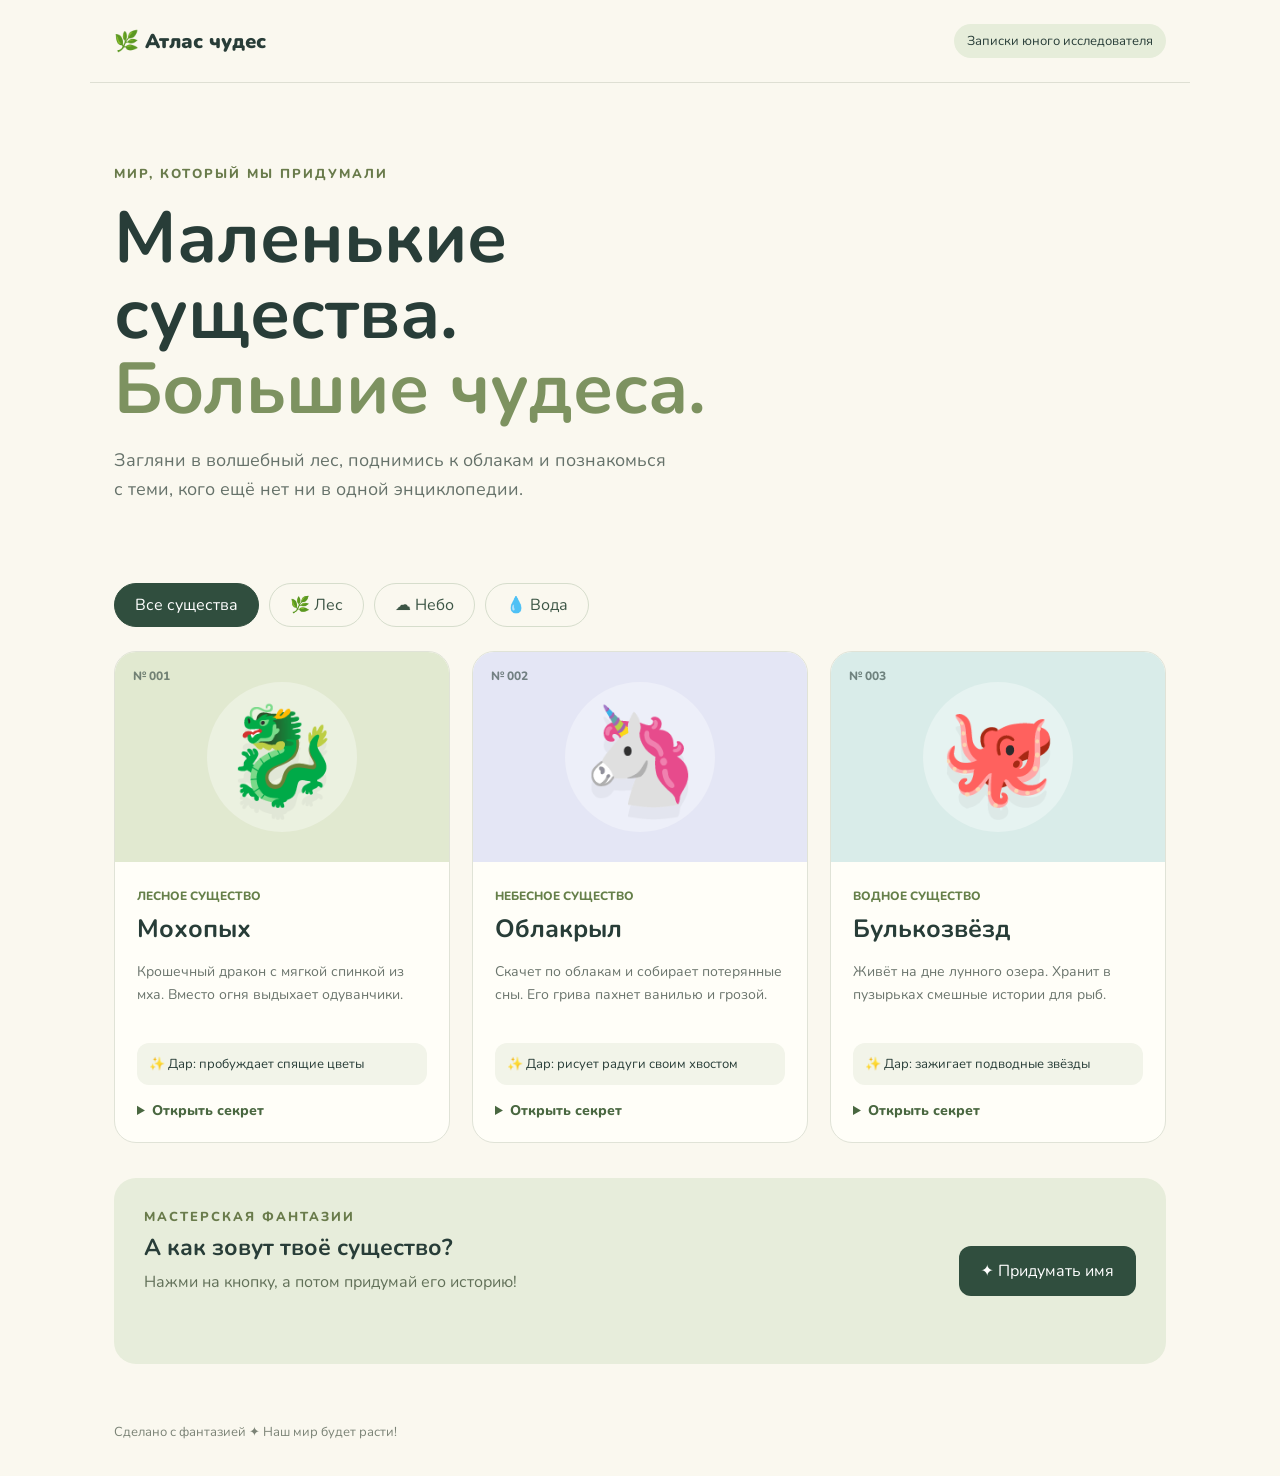
==== atlas/index.html @ 83d1e9d6 "Publish magical creatures atlas" ====
<!doctype html>
<html lang="ru">
<meta charset="utf-8">
<meta name="viewport" content="width=device-width,initial-scale=1">
<title>Атлас чудесных существ</title>
<style>
@import url('https://fonts.googleapis.com/css2?family=Nunito:wght@400;600;800;900&display=swap');
:root{font-family:Nunito,system-ui,sans-serif;color:#283d38;background:#faf8ef}*{box-sizing:border-box}body{margin:0}button{font:inherit;cursor:pointer}header,main,footer{max-width:1100px;margin:auto;padding:24px}header{display:flex;align-items:center;justify-content:space-between;border-bottom:1px solid #dedfd3}.logo{font-weight:900;font-size:20px}.badge{font-size:13px;background:#e6edda;padding:8px 13px;border-radius:30px}.hero{padding:58px 0 36px;position:relative}.eyebrow{font-weight:800;color:#697b4b;font-size:13px;letter-spacing:2px}h1{font-size:clamp(38px,7vw,72px);line-height:1.05;max-width:750px;margin:18px 0}h1 span{color:#7d9260}p{line-height:1.65}.intro{max-width:560px;color:#66726a;font-size:18px}.filters{display:flex;gap:10px;flex-wrap:wrap;margin:24px 0}.filters button{border:1px solid #d6ddcc;background:transparent;padding:10px 20px;border-radius:30px;color:#3c5545}.filters button[aria-pressed=true]{background:#304e3e;color:white;border-color:#304e3e}.grid{display:grid;grid-template-columns:repeat(3,1fr);gap:22px}.card{border:1px solid #e0e3d7;border-radius:22px;overflow:hidden;background:#fffef8}.portrait{height:210px;display:grid;place-items:center;position:relative;overflow:hidden;background:var(--bg)}.portrait:before{content:'';width:150px;height:150px;border-radius:50%;background:#ffffff55;position:absolute}.creature{font-size:95px;position:relative;filter:drop-shadow(0 12px 0 #0000000a);transition:transform .25s}.card:hover .creature{transform:translateY(-8px) rotate(-5deg)}.number{position:absolute;left:18px;top:16px;font-size:12px;font-weight:800;opacity:.6}.content{padding:22px}.tag{font-size:12px;color:#66804a;font-weight:800}h2{margin:6px 0;font-size:25px}.content p{color:#6b756d;font-size:14px;min-height:69px}.ability{padding:12px;background:#f2f4e9;border-radius:12px;font-size:13px}details{margin-top:16px;font-size:14px}summary{cursor:pointer;font-weight:800;color:#496740}details p{min-height:0!important}.lab{margin-top:35px;background:#e7eddb;padding:30px;border-radius:22px;display:flex;align-items:center;justify-content:space-between;gap:25px}.lab h2{font-size:23px}.lab p{margin:6px 0;color:#617058}.lab button{background:#304e3e;color:white;border:0;border-radius:12px;padding:14px 22px;white-space:nowrap}.result{font-weight:900;font-size:22px;color:#304e3e;min-height:32px}footer{font-size:13px;color:#7b8376;padding-top:35px;padding-bottom:35px}[hidden]{display:none!important}@media(max-width:720px){.grid{grid-template-columns:1fr}.portrait{height:190px}.lab{align-items:flex-start;flex-direction:column}.hero{padding-top:35px}.badge{font-size:11px}header,main,footer{padding-left:20px;padding-right:20px}}
</style>
<header><div class="logo">🌿 Атлас чудес</div><span class="badge">Записки юного исследователя</span></header>
<main>
<section class="hero"><div class="eyebrow">МИР, КОТОРЫЙ МЫ ПРИДУМАЛИ</div><h1>Маленькие существа.<br><span>Большие чудеса.</span></h1><p class="intro">Загляни в волшебный лес, поднимись к облакам и познакомься с теми, кого ещё нет ни в одной энциклопедии.</p></section>
<nav class="filters" aria-label="Среда обитания"><button aria-pressed="true" data-filter="all">Все существа</button><button aria-pressed="false" data-filter="forest">🌿 Лес</button><button aria-pressed="false" data-filter="sky">☁️ Небо</button><button aria-pressed="false" data-filter="water">💧 Вода</button></nav>
<section class="grid" aria-label="Карточки существ">
<article class="card" data-home="forest"><div class="portrait" style="--bg:#e1e9d0"><span class="number">№ 001</span><span class="creature" role="img" aria-label="Дракон">🐉</span></div><div class="content"><span class="tag">ЛЕСНОЕ СУЩЕСТВО</span><h2>Мохопых</h2><p>Крошечный дракон с мягкой спинкой из мха. Вместо огня выдыхает одуванчики.</p><div class="ability">✨ Дар: пробуждает спящие цветы</div><details><summary>Открыть секрет</summary><p>Обожает дождь и варенье из шишек. Если он чихнул — жди целую поляну ромашек!</p></details></div></article>
<article class="card" data-home="sky"><div class="portrait" style="--bg:#e4e6f5"><span class="number">№ 002</span><span class="creature" role="img" aria-label="Единорог">🦄</span></div><div class="content"><span class="tag">НЕБЕСНОЕ СУЩЕСТВО</span><h2>Облакрыл</h2><p>Скачет по облакам и собирает потерянные сны. Его грива пахнет ванилью и грозой.</p><div class="ability">✨ Дар: рисует радуги своим хвостом</div><details><summary>Открыть секрет</summary><p>Спит в гамаке между звёздами. А гром — это звук его весёлого топота!</p></details></div></article>
<article class="card" data-home="water"><div class="portrait" style="--bg:#d9ece9"><span class="number">№ 003</span><span class="creature" role="img" aria-label="Осьминог">🐙</span></div><div class="content"><span class="tag">ВОДНОЕ СУЩЕСТВО</span><h2>Булькозвёзд</h2><p>Живёт на дне лунного озера. Хранит в пузырьках смешные истории для рыб.</p><div class="ability">✨ Дар: зажигает подводные звёзды</div><details><summary>Открыть секрет</summary><p>Каждое щупальце играет на своём инструменте. Получается целый подводный оркестр!</p></details></div></article>
</section>
<section class="lab"><div><div class="eyebrow">МАСТЕРСКАЯ ФАНТАЗИИ</div><h2>А как зовут твоё существо?</h2><p>Нажми на кнопку, а потом придумай его историю!</p><div class="result" id="result" aria-live="polite"></div></div><button id="generate">✦ Придумать имя</button></section>
</main><footer>Сделано с фантазией ✦ Наш мир будет расти!</footer>
<script>
document.querySelectorAll('[data-filter]').forEach(button=>button.addEventListener('click',()=>{document.querySelectorAll('[data-filter]').forEach(item=>item.setAttribute('aria-pressed',String(item===button)));document.querySelectorAll('[data-home]').forEach(card=>card.hidden=button.dataset.filter!=='all'&&card.dataset.home!==button.dataset.filter)}));
const starts=['Луно','Звездо','Мохо','Пухо','Искро','Снежо','Туче','Солнце'];
const ends=['прыг','хвост','крыл','пых','шурш','свет','бульк','лап'];
let previous='';document.querySelector('#generate').addEventListener('click',()=>{let name;do{name=starts[Math.floor(Math.random()*starts.length)]+ends[Math.floor(Math.random()*ends.length)]}while(name===previous);previous=name;document.querySelector('#result').textContent=name+' ✨'});
</script>
</html>
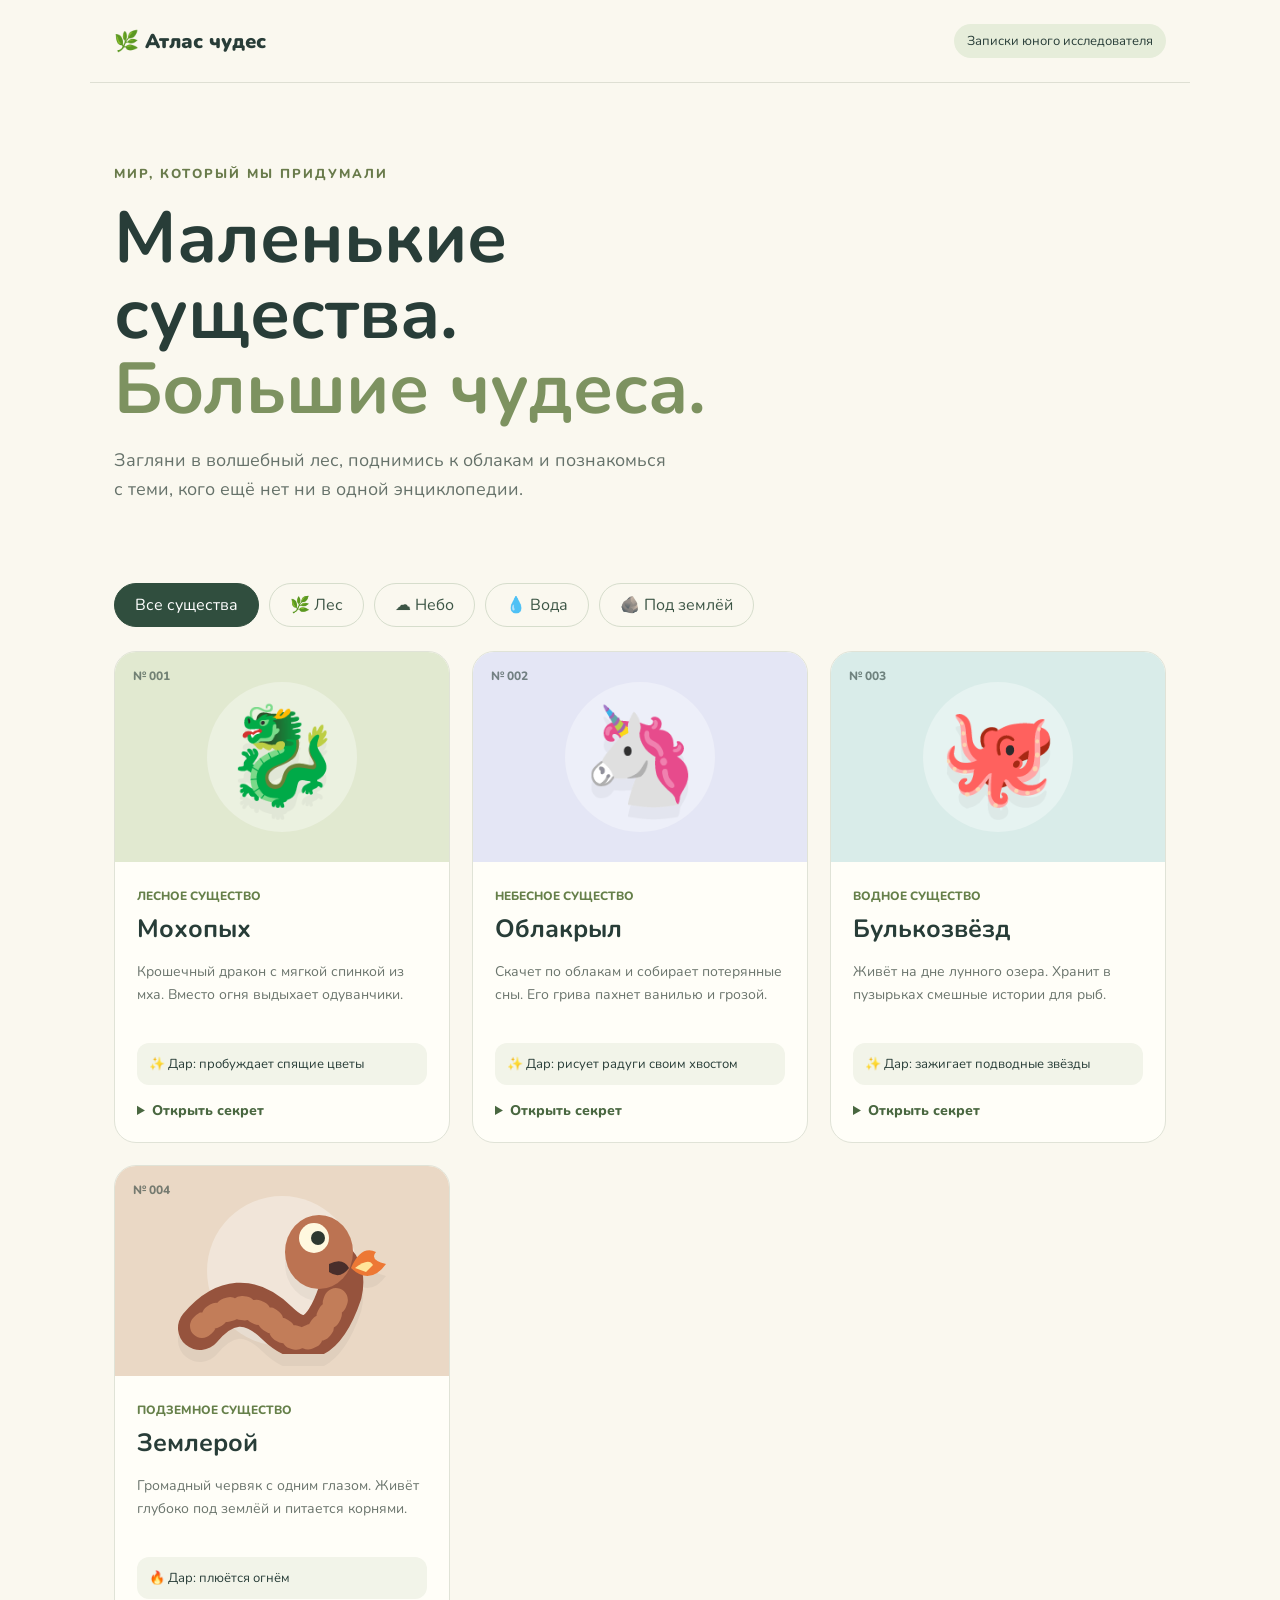
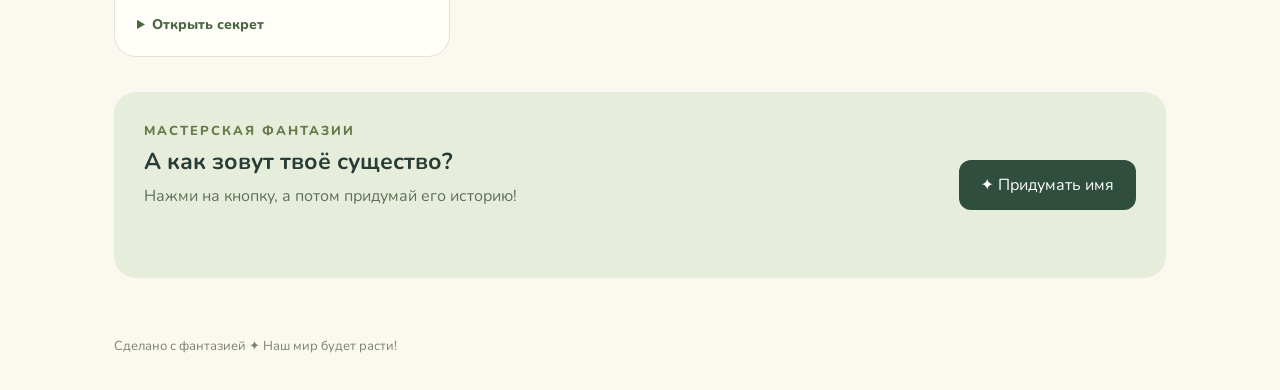
==== commit 37ba707b: "Add Zemleroy, a giant one-eyed fire-spitting worm" ====
--- a/atlas/index.html
+++ b/atlas/index.html
@@ -10,11 +10,12 @@
 <header><div class="logo">🌿 Атлас чудес</div><span class="badge">Записки юного исследователя</span></header>
 <main>
 <section class="hero"><div class="eyebrow">МИР, КОТОРЫЙ МЫ ПРИДУМАЛИ</div><h1>Маленькие существа.<br><span>Большие чудеса.</span></h1><p class="intro">Загляни в волшебный лес, поднимись к облакам и познакомься с теми, кого ещё нет ни в одной энциклопедии.</p></section>
-<nav class="filters" aria-label="Среда обитания"><button aria-pressed="true" data-filter="all">Все существа</button><button aria-pressed="false" data-filter="forest">🌿 Лес</button><button aria-pressed="false" data-filter="sky">☁️ Небо</button><button aria-pressed="false" data-filter="water">💧 Вода</button></nav>
+<nav class="filters" aria-label="Среда обитания"><button aria-pressed="true" data-filter="all">Все существа</button><button aria-pressed="false" data-filter="forest">🌿 Лес</button><button aria-pressed="false" data-filter="sky">☁️ Небо</button><button aria-pressed="false" data-filter="water">💧 Вода</button><button aria-pressed="false" data-filter="underground">🪨 Под землёй</button></nav>
 <section class="grid" aria-label="Карточки существ">
 <article class="card" data-home="forest"><div class="portrait" style="--bg:#e1e9d0"><span class="number">№ 001</span><span class="creature" role="img" aria-label="Дракон">🐉</span></div><div class="content"><span class="tag">ЛЕСНОЕ СУЩЕСТВО</span><h2>Мохопых</h2><p>Крошечный дракон с мягкой спинкой из мха. Вместо огня выдыхает одуванчики.</p><div class="ability">✨ Дар: пробуждает спящие цветы</div><details><summary>Открыть секрет</summary><p>Обожает дождь и варенье из шишек. Если он чихнул — жди целую поляну ромашек!</p></details></div></article>
 <article class="card" data-home="sky"><div class="portrait" style="--bg:#e4e6f5"><span class="number">№ 002</span><span class="creature" role="img" aria-label="Единорог">🦄</span></div><div class="content"><span class="tag">НЕБЕСНОЕ СУЩЕСТВО</span><h2>Облакрыл</h2><p>Скачет по облакам и собирает потерянные сны. Его грива пахнет ванилью и грозой.</p><div class="ability">✨ Дар: рисует радуги своим хвостом</div><details><summary>Открыть секрет</summary><p>Спит в гамаке между звёздами. А гром — это звук его весёлого топота!</p></details></div></article>
 <article class="card" data-home="water"><div class="portrait" style="--bg:#d9ece9"><span class="number">№ 003</span><span class="creature" role="img" aria-label="Осьминог">🐙</span></div><div class="content"><span class="tag">ВОДНОЕ СУЩЕСТВО</span><h2>Булькозвёзд</h2><p>Живёт на дне лунного озера. Хранит в пузырьках смешные истории для рыб.</p><div class="ability">✨ Дар: зажигает подводные звёзды</div><details><summary>Открыть секрет</summary><p>Каждое щупальце играет на своём инструменте. Получается целый подводный оркестр!</p></details></div></article>
+<article class="card" data-home="underground" id="zemleroy"><div class="portrait" style="--bg:#ead8c5"><span class="number">№ 004</span><svg class="creature" width="220" height="165" viewBox="0 0 220 165" role="img" aria-label="Землерой — громадный одноглазый червяк, плюющийся огнём"><path d="M28 139 Q65 95 105 134 T168 104 Q174 78 153 67" fill="none" stroke="#96533d" stroke-width="44" stroke-linecap="round"/><path d="M30 137 Q67 101 105 137 T166 105" fill="none" stroke="#c27d59" stroke-width="24" stroke-linecap="round" stroke-dasharray="3 12"/><ellipse cx="147" cy="63" rx="34" ry="37" fill="#bc7352"/><circle cx="142" cy="49" r="15" fill="#fff8df"/><circle cx="146" cy="49" r="7" fill="#2e3830"/><path d="M157 75 Q171 68 177 79 Q168 91 157 83" fill="#492e2b"/><path d="M179 79 Q189 56 204 63 Q197 71 214 75 Q198 97 179 79" fill="#ed7835"/><path d="M183 79 Q197 68 201 76 L194 83Z" fill="#ffe59a"/></svg></div><div class="content"><span class="tag">ПОДЗЕМНОЕ СУЩЕСТВО</span><h2>Землерой</h2><p>Громадный червяк с одним глазом. Живёт глубоко под землёй и питается корнями.</p><div class="ability">🔥 Дар: плюётся огнём</div><details><summary>Открыть секрет</summary><p>Под землёй скрывается настоящий великан! У Землероя всего один глаз, а его любимая еда — корни.</p></details></div></article>
 </section>
 <section class="lab"><div><div class="eyebrow">МАСТЕРСКАЯ ФАНТАЗИИ</div><h2>А как зовут твоё существо?</h2><p>Нажми на кнопку, а потом придумай его историю!</p><div class="result" id="result" aria-live="polite"></div></div><button id="generate">✦ Придумать имя</button></section>
 </main><footer>Сделано с фантазией ✦ Наш мир будет расти!</footer>
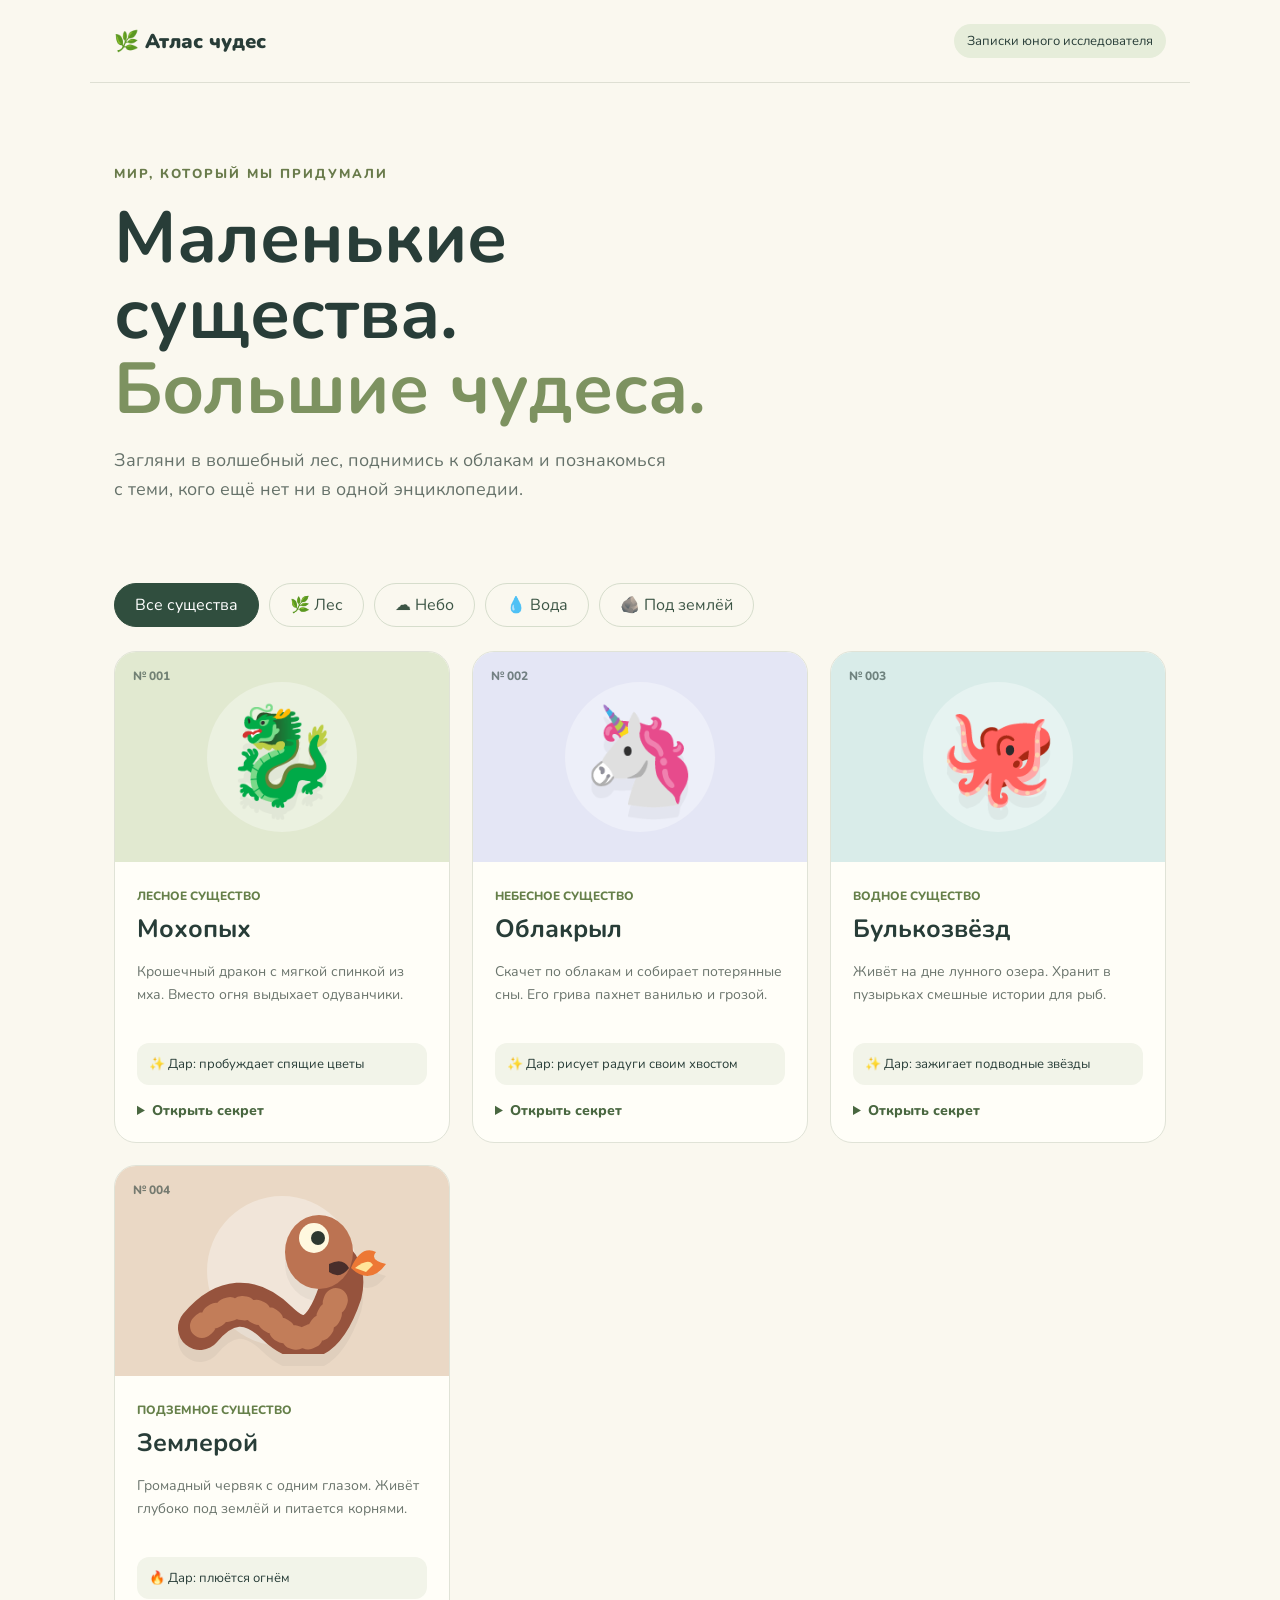
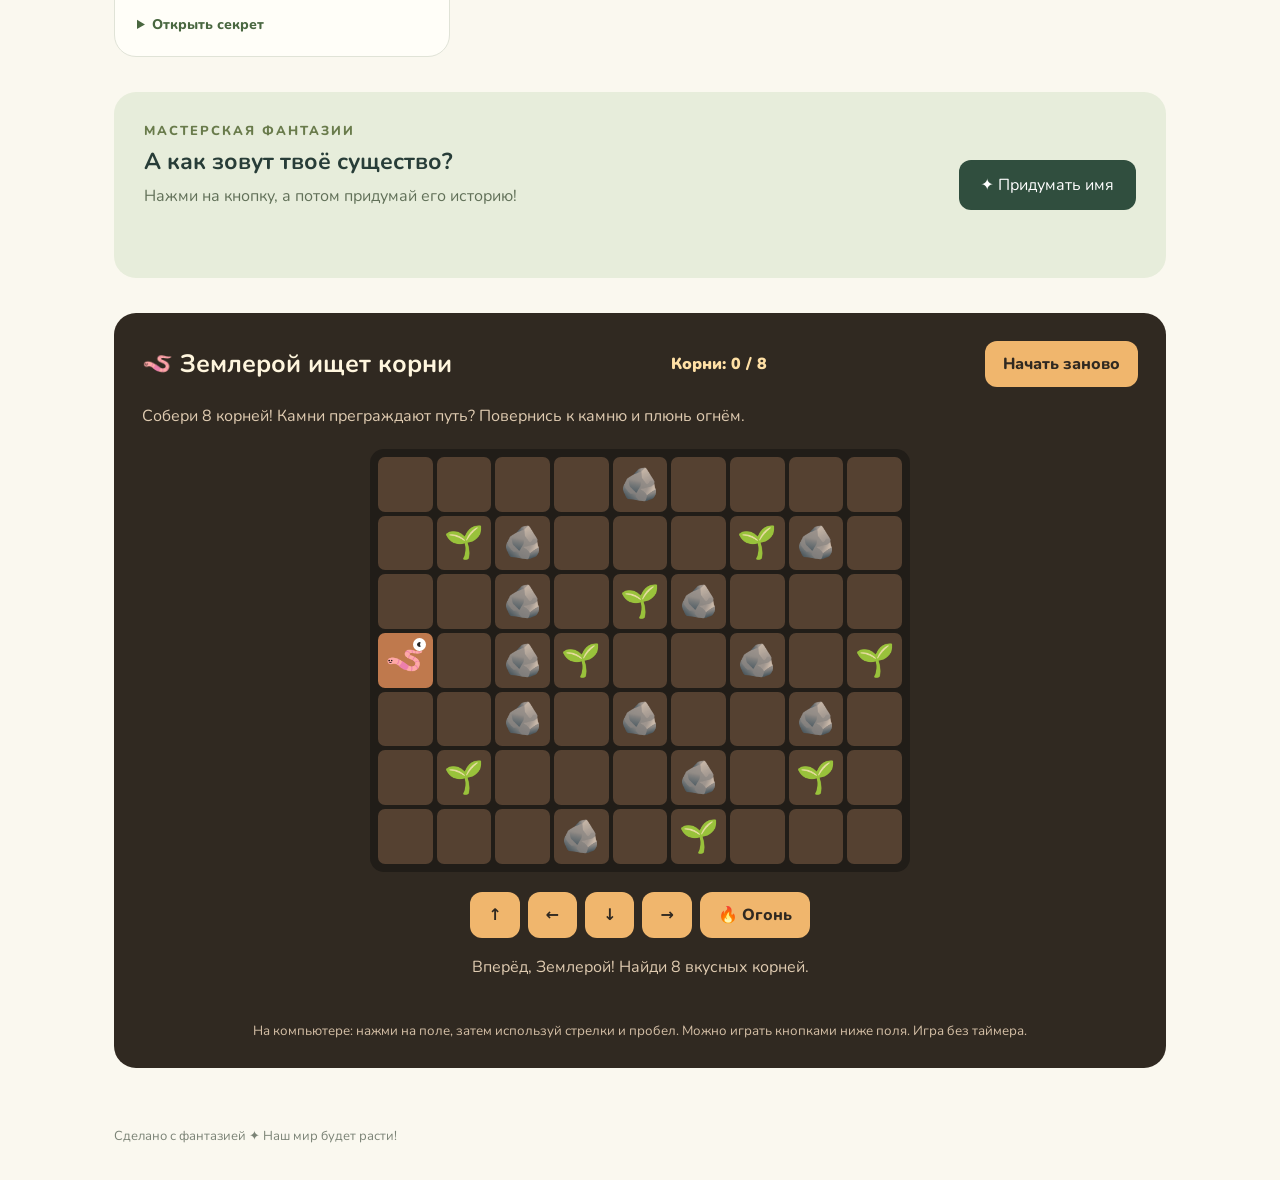
==== commit 032b5cdb: "Add playable Zemleroy root-collecting game with keyboard and touch controls" ====
--- a/atlas/index.html
+++ b/atlas/index.html
@@ -6,6 +6,8 @@
 <style>
 @import url('https://fonts.googleapis.com/css2?family=Nunito:wght@400;600;800;900&display=swap');
 :root{font-family:Nunito,system-ui,sans-serif;color:#283d38;background:#faf8ef}*{box-sizing:border-box}body{margin:0}button{font:inherit;cursor:pointer}header,main,footer{max-width:1100px;margin:auto;padding:24px}header{display:flex;align-items:center;justify-content:space-between;border-bottom:1px solid #dedfd3}.logo{font-weight:900;font-size:20px}.badge{font-size:13px;background:#e6edda;padding:8px 13px;border-radius:30px}.hero{padding:58px 0 36px;position:relative}.eyebrow{font-weight:800;color:#697b4b;font-size:13px;letter-spacing:2px}h1{font-size:clamp(38px,7vw,72px);line-height:1.05;max-width:750px;margin:18px 0}h1 span{color:#7d9260}p{line-height:1.65}.intro{max-width:560px;color:#66726a;font-size:18px}.filters{display:flex;gap:10px;flex-wrap:wrap;margin:24px 0}.filters button{border:1px solid #d6ddcc;background:transparent;padding:10px 20px;border-radius:30px;color:#3c5545}.filters button[aria-pressed=true]{background:#304e3e;color:white;border-color:#304e3e}.grid{display:grid;grid-template-columns:repeat(3,1fr);gap:22px}.card{border:1px solid #e0e3d7;border-radius:22px;overflow:hidden;background:#fffef8}.portrait{height:210px;display:grid;place-items:center;position:relative;overflow:hidden;background:var(--bg)}.portrait:before{content:'';width:150px;height:150px;border-radius:50%;background:#ffffff55;position:absolute}.creature{font-size:95px;position:relative;filter:drop-shadow(0 12px 0 #0000000a);transition:transform .25s}.card:hover .creature{transform:translateY(-8px) rotate(-5deg)}.number{position:absolute;left:18px;top:16px;font-size:12px;font-weight:800;opacity:.6}.content{padding:22px}.tag{font-size:12px;color:#66804a;font-weight:800}h2{margin:6px 0;font-size:25px}.content p{color:#6b756d;font-size:14px;min-height:69px}.ability{padding:12px;background:#f2f4e9;border-radius:12px;font-size:13px}details{margin-top:16px;font-size:14px}summary{cursor:pointer;font-weight:800;color:#496740}details p{min-height:0!important}.lab{margin-top:35px;background:#e7eddb;padding:30px;border-radius:22px;display:flex;align-items:center;justify-content:space-between;gap:25px}.lab h2{font-size:23px}.lab p{margin:6px 0;color:#617058}.lab button{background:#304e3e;color:white;border:0;border-radius:12px;padding:14px 22px;white-space:nowrap}.result{font-weight:900;font-size:22px;color:#304e3e;min-height:32px}footer{font-size:13px;color:#7b8376;padding-top:35px;padding-bottom:35px}[hidden]{display:none!important}@media(max-width:720px){.grid{grid-template-columns:1fr}.portrait{height:190px}.lab{align-items:flex-start;flex-direction:column}.hero{padding-top:35px}.badge{font-size:11px}header,main,footer{padding-left:20px;padding-right:20px}}
+
+.game{margin-top:35px;background:#302921;color:#fff6de;padding:28px;border-radius:22px}.game h2{color:#fff6de}.game p{color:#dfcbb1}.game-top{display:flex;justify-content:space-between;align-items:center;gap:15px;flex-wrap:wrap}.game button{border:0;border-radius:12px;background:#f0b66d;color:#302921;padding:12px 18px;font-weight:800;touch-action:manipulation}.board{display:grid;grid-template-columns:repeat(9,1fr);gap:4px;max-width:540px;margin:20px auto;background:#211d18;padding:8px;border-radius:14px;outline-offset:5px}.cell{aspect-ratio:1;background:#554131;border-radius:7px;display:grid;place-items:center;font-size:clamp(18px,5vw,32px);position:relative}.cell.worm{background:#bf794d}.worm-eye{position:absolute;right:13%;top:10%;background:white;width:13px;height:13px;border-radius:50%;border:4px solid #fff;color:#252525;box-shadow:inset 3px 0 #252525}.cell.fire{background:#c96526}.controls{display:flex;gap:8px;justify-content:center;flex-wrap:wrap}.game-status{min-height:52px;text-align:center}.score{font-weight:900;color:#ffe0a5}.game small{display:block;text-align:center;color:#d4bfa6;margin-top:12px}
 </style>
 <header><div class="logo">🌿 Атлас чудес</div><span class="badge">Записки юного исследователя</span></header>
 <main>
@@ -18,11 +20,55 @@
 <article class="card" data-home="underground" id="zemleroy"><div class="portrait" style="--bg:#ead8c5"><span class="number">№ 004</span><svg class="creature" width="220" height="165" viewBox="0 0 220 165" role="img" aria-label="Землерой — громадный одноглазый червяк, плюющийся огнём"><path d="M28 139 Q65 95 105 134 T168 104 Q174 78 153 67" fill="none" stroke="#96533d" stroke-width="44" stroke-linecap="round"/><path d="M30 137 Q67 101 105 137 T166 105" fill="none" stroke="#c27d59" stroke-width="24" stroke-linecap="round" stroke-dasharray="3 12"/><ellipse cx="147" cy="63" rx="34" ry="37" fill="#bc7352"/><circle cx="142" cy="49" r="15" fill="#fff8df"/><circle cx="146" cy="49" r="7" fill="#2e3830"/><path d="M157 75 Q171 68 177 79 Q168 91 157 83" fill="#492e2b"/><path d="M179 79 Q189 56 204 63 Q197 71 214 75 Q198 97 179 79" fill="#ed7835"/><path d="M183 79 Q197 68 201 76 L194 83Z" fill="#ffe59a"/></svg></div><div class="content"><span class="tag">ПОДЗЕМНОЕ СУЩЕСТВО</span><h2>Землерой</h2><p>Громадный червяк с одним глазом. Живёт глубоко под землёй и питается корнями.</p><div class="ability">🔥 Дар: плюётся огнём</div><details><summary>Открыть секрет</summary><p>Под землёй скрывается настоящий великан! У Землероя всего один глаз, а его любимая еда — корни.</p></details></div></article>
 </section>
 <section class="lab"><div><div class="eyebrow">МАСТЕРСКАЯ ФАНТАЗИИ</div><h2>А как зовут твоё существо?</h2><p>Нажми на кнопку, а потом придумай его историю!</p><div class="result" id="result" aria-live="polite"></div></div><button id="generate">✦ Придумать имя</button></section>
+
+<section class="game" aria-labelledby="game-title"><div class="game-top"><h2 id="game-title">🪱 Землерой ищет корни</h2><span class="score" id="score">Корни: 0 / 8</span><button id="restart" type="button">Начать заново</button></div><p>Собери 8 корней! Камни преграждают путь? Повернись к камню и плюнь огнём.</p><div id="board" class="board" tabindex="0" role="group" aria-label="Игровое поле. Управление стрелками, пробел — огонь."></div><div class="controls" aria-label="Управление Землероем"><button type="button" data-move="up" aria-label="Вверх">↑</button><button type="button" data-move="left" aria-label="Влево">←</button><button type="button" data-move="down" aria-label="Вниз">↓</button><button type="button" data-move="right" aria-label="Вправо">→</button><button type="button" id="fire">🔥 Огонь</button></div><p class="game-status" id="game-status" aria-live="polite">Нажми на стрелку, чтобы начать путешествие.</p><small>На компьютере: нажми на поле, затем используй стрелки и пробел. Можно играть кнопками ниже поля. Игра без таймера.</small></section>
 </main><footer>Сделано с фантазией ✦ Наш мир будет расти!</footer>
 <script>
 document.querySelectorAll('[data-filter]').forEach(button=>button.addEventListener('click',()=>{document.querySelectorAll('[data-filter]').forEach(item=>item.setAttribute('aria-pressed',String(item===button)));document.querySelectorAll('[data-home]').forEach(card=>card.hidden=button.dataset.filter!=='all'&&card.dataset.home!==button.dataset.filter)}));
 const starts=['Луно','Звездо','Мохо','Пухо','Искро','Снежо','Туче','Солнце'];
 const ends=['прыг','хвост','крыл','пых','шурш','свет','бульк','лап'];
 let previous='';document.querySelector('#generate').addEventListener('click',()=>{let name;do{name=starts[Math.floor(Math.random()*starts.length)]+ends[Math.floor(Math.random()*ends.length)]}while(name===previous);previous=name;document.querySelector('#result').textContent=name+' ✨'});
+
+const board=document.querySelector('#board'),score=document.querySelector('#score'),statusLine=document.querySelector('#game-status');
+const directions={up:[0,-1],down:[0,1],left:[-1,0],right:[1,0]};
+let player,rocks,roots,eaten,facing,won;
+const key=(x,y)=>x+','+y;
+function drawGame(flame){
+ board.replaceChildren();
+ for(let y=0;y<7;y++)for(let x=0;x<9;x++){
+  const tile=document.createElement('div');tile.className='cell';const pos=key(x,y);
+  if(player.x===x&&player.y===y){tile.classList.add('worm');tile.textContent='🪱';const eye=document.createElement('span');eye.className='worm-eye';tile.append(eye);tile.setAttribute('aria-label','Землерой');}
+  else if(pos===flame){tile.classList.add('fire');tile.textContent='🔥';tile.setAttribute('aria-label','Огонь');}
+  else if(rocks.has(pos)){tile.textContent='🪨';tile.setAttribute('aria-label','Камень');}
+  else if(roots.has(pos)){tile.textContent='🌱';tile.setAttribute('aria-label','Корень');}
+  else{tile.setAttribute('aria-label','Земля');}
+  board.append(tile);
+ }
+ score.textContent='Корни: '+eaten+' / 8';
+}
+function newGame(){
+ player={x:0,y:3};facing=directions.right;eaten=0;won=false;
+ rocks=new Set(['2,1','2,2','2,3','2,4','4,0','4,4','5,2','5,5','6,3','7,1','7,4','3,6']);
+ roots=new Set(['1,1','3,3','1,5','4,2','5,6','6,1','7,5','8,3']);
+ statusLine.textContent='Вперёд, Землерой! Найди 8 вкусных корней.';drawGame();
+}
+function moveWorm(direction){
+ if(won)return;facing=directions[direction];const x=player.x+facing[0],y=player.y+facing[1];
+ if(x<0||x>8||y<0||y>6){statusLine.textContent='Здесь край подземелья. Поверни в другую сторону!';return;}
+ if(rocks.has(key(x,y))){statusLine.textContent='Впереди камень! Нажми «Огонь», чтобы разбить его.';drawGame();return;}
+ player={x,y};if(roots.delete(key(x,y))){eaten++;statusLine.textContent='Хрум! Землерой съел корень. Осталось: '+(8-eaten)+'.';}else{statusLine.textContent='Землерой роет тоннель. Ищи ростки 🌱';}
+ if(eaten===8){won=true;statusLine.textContent='🎉 Победа! Землерой нашёл все корни! Нажми «Начать заново», чтобы сыграть ещё.';}
+ drawGame();
+}
+function breatheFire(){
+ if(won)return;const x=player.x+facing[0],y=player.y+facing[1];
+ if(x<0||x>8||y<0||y>6){statusLine.textContent='Повернись к камню внутри поля.';return;}
+ const pos=key(x,y),broken=rocks.delete(pos);
+ statusLine.textContent=broken?'🔥 Бах! Камень разбит, путь свободен!':'🔥 Огненный плевок! Чтобы разбить камень, подойди к нему и повернись в его сторону.';
+ drawGame(pos);
+}
+board.addEventListener('keydown',event=>{const dir={ArrowUp:'up',ArrowDown:'down',ArrowLeft:'left',ArrowRight:'right'}[event.key];if(dir){event.preventDefault();moveWorm(dir);}else if(event.code==='Space'){event.preventDefault();breatheFire();}});
+ document.querySelectorAll('[data-move]').forEach(button=>button.addEventListener('click',()=>moveWorm(button.dataset.move)));
+ document.querySelector('#fire').addEventListener('click',breatheFire);document.querySelector('#restart').addEventListener('click',newGame);newGame();
 </script>
 </html>
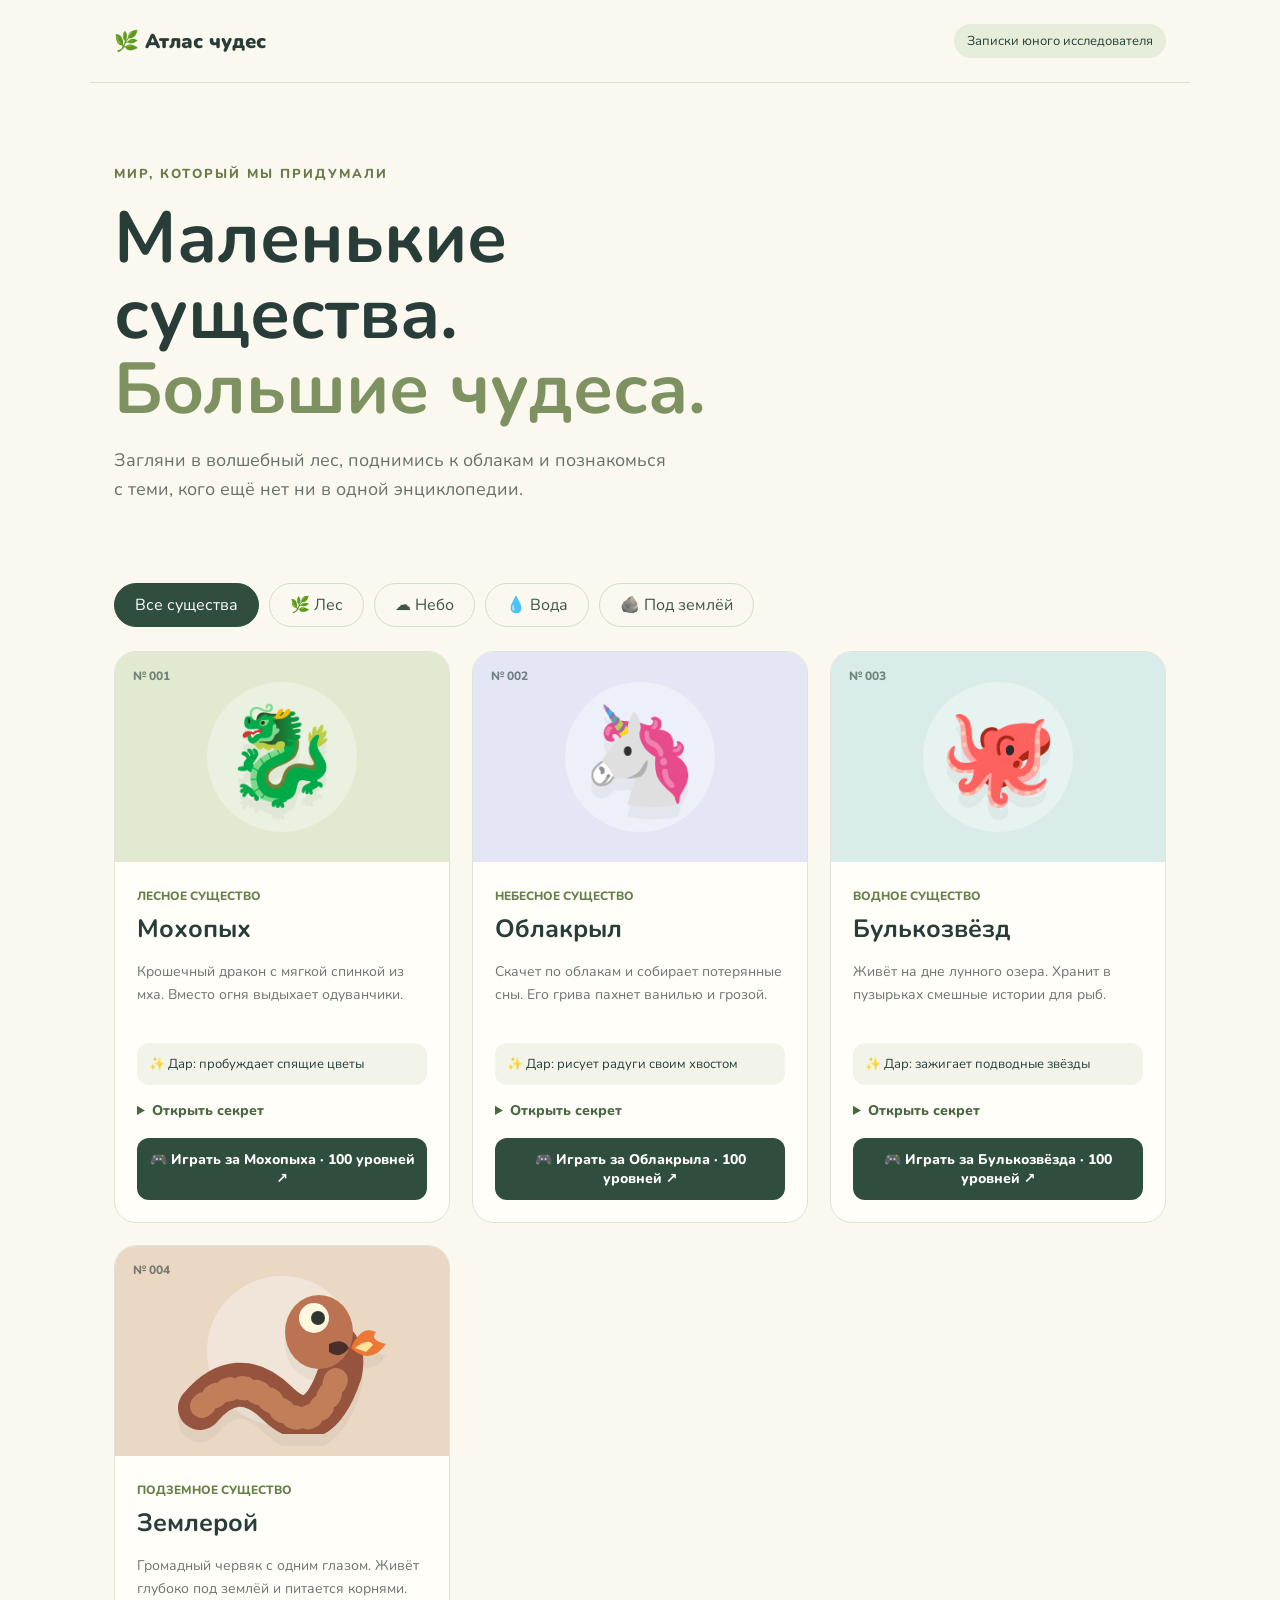
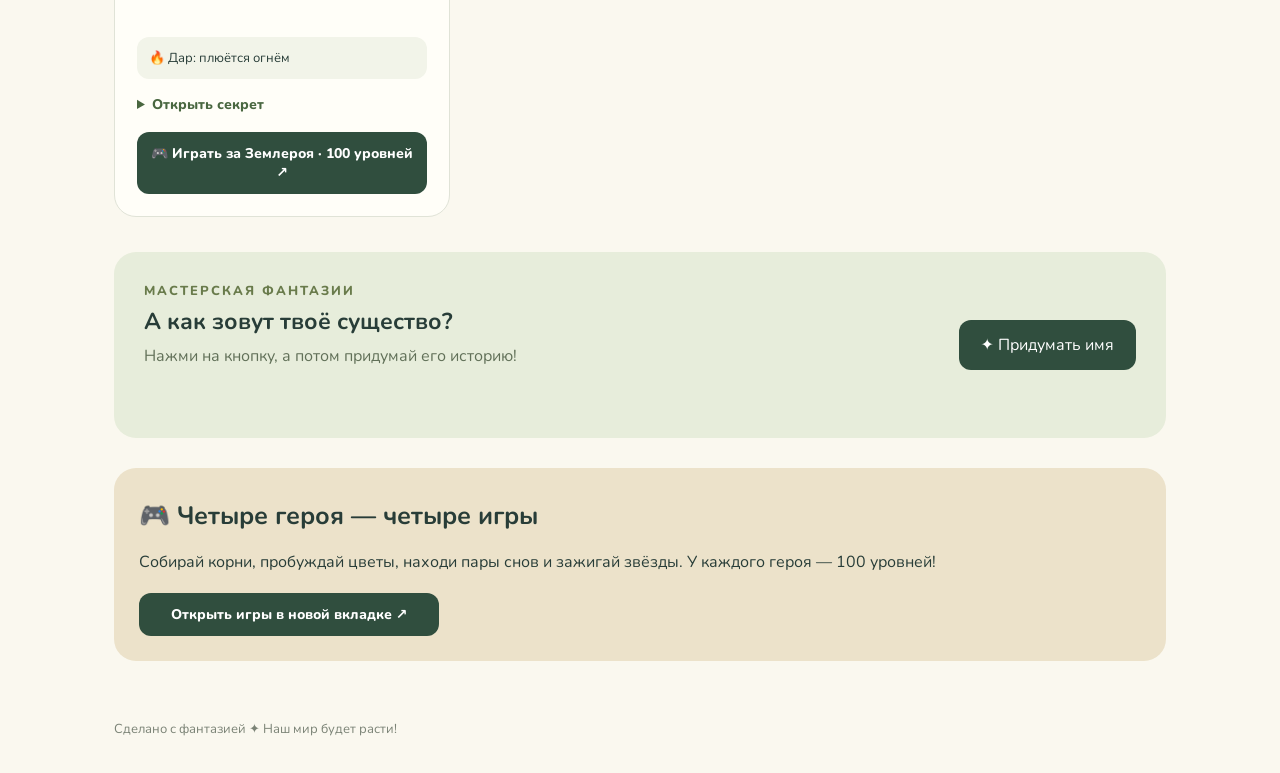
==== commit c6c8dfed: "Add four creature games with 100 levels each in a separate arcade page" ====
--- a/atlas/index.html
+++ b/atlas/index.html
@@ -7,68 +7,27 @@
 @import url('https://fonts.googleapis.com/css2?family=Nunito:wght@400;600;800;900&display=swap');
 :root{font-family:Nunito,system-ui,sans-serif;color:#283d38;background:#faf8ef}*{box-sizing:border-box}body{margin:0}button{font:inherit;cursor:pointer}header,main,footer{max-width:1100px;margin:auto;padding:24px}header{display:flex;align-items:center;justify-content:space-between;border-bottom:1px solid #dedfd3}.logo{font-weight:900;font-size:20px}.badge{font-size:13px;background:#e6edda;padding:8px 13px;border-radius:30px}.hero{padding:58px 0 36px;position:relative}.eyebrow{font-weight:800;color:#697b4b;font-size:13px;letter-spacing:2px}h1{font-size:clamp(38px,7vw,72px);line-height:1.05;max-width:750px;margin:18px 0}h1 span{color:#7d9260}p{line-height:1.65}.intro{max-width:560px;color:#66726a;font-size:18px}.filters{display:flex;gap:10px;flex-wrap:wrap;margin:24px 0}.filters button{border:1px solid #d6ddcc;background:transparent;padding:10px 20px;border-radius:30px;color:#3c5545}.filters button[aria-pressed=true]{background:#304e3e;color:white;border-color:#304e3e}.grid{display:grid;grid-template-columns:repeat(3,1fr);gap:22px}.card{border:1px solid #e0e3d7;border-radius:22px;overflow:hidden;background:#fffef8}.portrait{height:210px;display:grid;place-items:center;position:relative;overflow:hidden;background:var(--bg)}.portrait:before{content:'';width:150px;height:150px;border-radius:50%;background:#ffffff55;position:absolute}.creature{font-size:95px;position:relative;filter:drop-shadow(0 12px 0 #0000000a);transition:transform .25s}.card:hover .creature{transform:translateY(-8px) rotate(-5deg)}.number{position:absolute;left:18px;top:16px;font-size:12px;font-weight:800;opacity:.6}.content{padding:22px}.tag{font-size:12px;color:#66804a;font-weight:800}h2{margin:6px 0;font-size:25px}.content p{color:#6b756d;font-size:14px;min-height:69px}.ability{padding:12px;background:#f2f4e9;border-radius:12px;font-size:13px}details{margin-top:16px;font-size:14px}summary{cursor:pointer;font-weight:800;color:#496740}details p{min-height:0!important}.lab{margin-top:35px;background:#e7eddb;padding:30px;border-radius:22px;display:flex;align-items:center;justify-content:space-between;gap:25px}.lab h2{font-size:23px}.lab p{margin:6px 0;color:#617058}.lab button{background:#304e3e;color:white;border:0;border-radius:12px;padding:14px 22px;white-space:nowrap}.result{font-weight:900;font-size:22px;color:#304e3e;min-height:32px}footer{font-size:13px;color:#7b8376;padding-top:35px;padding-bottom:35px}[hidden]{display:none!important}@media(max-width:720px){.grid{grid-template-columns:1fr}.portrait{height:190px}.lab{align-items:flex-start;flex-direction:column}.hero{padding-top:35px}.badge{font-size:11px}header,main,footer{padding-left:20px;padding-right:20px}}
 
-.game{margin-top:35px;background:#302921;color:#fff6de;padding:28px;border-radius:22px}.game h2{color:#fff6de}.game p{color:#dfcbb1}.game-top{display:flex;justify-content:space-between;align-items:center;gap:15px;flex-wrap:wrap}.game button{border:0;border-radius:12px;background:#f0b66d;color:#302921;padding:12px 18px;font-weight:800;touch-action:manipulation}.board{display:grid;grid-template-columns:repeat(9,1fr);gap:4px;max-width:540px;margin:20px auto;background:#211d18;padding:8px;border-radius:14px;outline-offset:5px}.cell{aspect-ratio:1;background:#554131;border-radius:7px;display:grid;place-items:center;font-size:clamp(18px,5vw,32px);position:relative}.cell.worm{background:#bf794d}.worm-eye{position:absolute;right:13%;top:10%;background:white;width:13px;height:13px;border-radius:50%;border:4px solid #fff;color:#252525;box-shadow:inset 3px 0 #252525}.cell.fire{background:#c96526}.controls{display:flex;gap:8px;justify-content:center;flex-wrap:wrap}.game-status{min-height:52px;text-align:center}.score{font-weight:900;color:#ffe0a5}.game small{display:block;text-align:center;color:#d4bfa6;margin-top:12px}
-</style>
+
+.play-link{display:block;margin-top:18px;padding:12px;background:#304e3e;color:white;text-decoration:none;border-radius:12px;font-size:14px;font-weight:800;text-align:center}.play-link:focus-visible{outline:3px solid #df8a34;outline-offset:3px}.arcade-banner{padding:25px;background:#ece2ca;border-radius:22px;margin-top:30px}.arcade-banner .play-link{max-width:300px}</style>
 <header><div class="logo">🌿 Атлас чудес</div><span class="badge">Записки юного исследователя</span></header>
 <main>
 <section class="hero"><div class="eyebrow">МИР, КОТОРЫЙ МЫ ПРИДУМАЛИ</div><h1>Маленькие существа.<br><span>Большие чудеса.</span></h1><p class="intro">Загляни в волшебный лес, поднимись к облакам и познакомься с теми, кого ещё нет ни в одной энциклопедии.</p></section>
 <nav class="filters" aria-label="Среда обитания"><button aria-pressed="true" data-filter="all">Все существа</button><button aria-pressed="false" data-filter="forest">🌿 Лес</button><button aria-pressed="false" data-filter="sky">☁️ Небо</button><button aria-pressed="false" data-filter="water">💧 Вода</button><button aria-pressed="false" data-filter="underground">🪨 Под землёй</button></nav>
 <section class="grid" aria-label="Карточки существ">
-<article class="card" data-home="forest"><div class="portrait" style="--bg:#e1e9d0"><span class="number">№ 001</span><span class="creature" role="img" aria-label="Дракон">🐉</span></div><div class="content"><span class="tag">ЛЕСНОЕ СУЩЕСТВО</span><h2>Мохопых</h2><p>Крошечный дракон с мягкой спинкой из мха. Вместо огня выдыхает одуванчики.</p><div class="ability">✨ Дар: пробуждает спящие цветы</div><details><summary>Открыть секрет</summary><p>Обожает дождь и варенье из шишек. Если он чихнул — жди целую поляну ромашек!</p></details></div></article>
-<article class="card" data-home="sky"><div class="portrait" style="--bg:#e4e6f5"><span class="number">№ 002</span><span class="creature" role="img" aria-label="Единорог">🦄</span></div><div class="content"><span class="tag">НЕБЕСНОЕ СУЩЕСТВО</span><h2>Облакрыл</h2><p>Скачет по облакам и собирает потерянные сны. Его грива пахнет ванилью и грозой.</p><div class="ability">✨ Дар: рисует радуги своим хвостом</div><details><summary>Открыть секрет</summary><p>Спит в гамаке между звёздами. А гром — это звук его весёлого топота!</p></details></div></article>
-<article class="card" data-home="water"><div class="portrait" style="--bg:#d9ece9"><span class="number">№ 003</span><span class="creature" role="img" aria-label="Осьминог">🐙</span></div><div class="content"><span class="tag">ВОДНОЕ СУЩЕСТВО</span><h2>Булькозвёзд</h2><p>Живёт на дне лунного озера. Хранит в пузырьках смешные истории для рыб.</p><div class="ability">✨ Дар: зажигает подводные звёзды</div><details><summary>Открыть секрет</summary><p>Каждое щупальце играет на своём инструменте. Получается целый подводный оркестр!</p></details></div></article>
-<article class="card" data-home="underground" id="zemleroy"><div class="portrait" style="--bg:#ead8c5"><span class="number">№ 004</span><svg class="creature" width="220" height="165" viewBox="0 0 220 165" role="img" aria-label="Землерой — громадный одноглазый червяк, плюющийся огнём"><path d="M28 139 Q65 95 105 134 T168 104 Q174 78 153 67" fill="none" stroke="#96533d" stroke-width="44" stroke-linecap="round"/><path d="M30 137 Q67 101 105 137 T166 105" fill="none" stroke="#c27d59" stroke-width="24" stroke-linecap="round" stroke-dasharray="3 12"/><ellipse cx="147" cy="63" rx="34" ry="37" fill="#bc7352"/><circle cx="142" cy="49" r="15" fill="#fff8df"/><circle cx="146" cy="49" r="7" fill="#2e3830"/><path d="M157 75 Q171 68 177 79 Q168 91 157 83" fill="#492e2b"/><path d="M179 79 Q189 56 204 63 Q197 71 214 75 Q198 97 179 79" fill="#ed7835"/><path d="M183 79 Q197 68 201 76 L194 83Z" fill="#ffe59a"/></svg></div><div class="content"><span class="tag">ПОДЗЕМНОЕ СУЩЕСТВО</span><h2>Землерой</h2><p>Громадный червяк с одним глазом. Живёт глубоко под землёй и питается корнями.</p><div class="ability">🔥 Дар: плюётся огнём</div><details><summary>Открыть секрет</summary><p>Под землёй скрывается настоящий великан! У Землероя всего один глаз, а его любимая еда — корни.</p></details></div></article>
+<article class="card" data-home="forest"><div class="portrait" style="--bg:#e1e9d0"><span class="number">№ 001</span><span class="creature" role="img" aria-label="Дракон">🐉</span></div><div class="content"><span class="tag">ЛЕСНОЕ СУЩЕСТВО</span><h2>Мохопых</h2><p>Крошечный дракон с мягкой спинкой из мха. Вместо огня выдыхает одуванчики.</p><div class="ability">✨ Дар: пробуждает спящие цветы</div><details><summary>Открыть секрет</summary><p>Обожает дождь и варенье из шишек. Если он чихнул — жди целую поляну ромашек!</p></details><a class="play-link" href="games.html#dragon" target="_blank" rel="noopener">🎮 Играть за Мохопыха · 100 уровней ↗</a></div></article>
+<article class="card" data-home="sky"><div class="portrait" style="--bg:#e4e6f5"><span class="number">№ 002</span><span class="creature" role="img" aria-label="Единорог">🦄</span></div><div class="content"><span class="tag">НЕБЕСНОЕ СУЩЕСТВО</span><h2>Облакрыл</h2><p>Скачет по облакам и собирает потерянные сны. Его грива пахнет ванилью и грозой.</p><div class="ability">✨ Дар: рисует радуги своим хвостом</div><details><summary>Открыть секрет</summary><p>Спит в гамаке между звёздами. А гром — это звук его весёлого топота!</p></details><a class="play-link" href="games.html#cloud" target="_blank" rel="noopener">🎮 Играть за Облакрыла · 100 уровней ↗</a></div></article>
+<article class="card" data-home="water"><div class="portrait" style="--bg:#d9ece9"><span class="number">№ 003</span><span class="creature" role="img" aria-label="Осьминог">🐙</span></div><div class="content"><span class="tag">ВОДНОЕ СУЩЕСТВО</span><h2>Булькозвёзд</h2><p>Живёт на дне лунного озера. Хранит в пузырьках смешные истории для рыб.</p><div class="ability">✨ Дар: зажигает подводные звёзды</div><details><summary>Открыть секрет</summary><p>Каждое щупальце играет на своём инструменте. Получается целый подводный оркестр!</p></details><a class="play-link" href="games.html#octopus" target="_blank" rel="noopener">🎮 Играть за Булькозвёзда · 100 уровней ↗</a></div></article>
+<article class="card" data-home="underground" id="zemleroy"><div class="portrait" style="--bg:#ead8c5"><span class="number">№ 004</span><svg class="creature" width="220" height="165" viewBox="0 0 220 165" role="img" aria-label="Землерой — громадный одноглазый червяк, плюющийся огнём"><path d="M28 139 Q65 95 105 134 T168 104 Q174 78 153 67" fill="none" stroke="#96533d" stroke-width="44" stroke-linecap="round"/><path d="M30 137 Q67 101 105 137 T166 105" fill="none" stroke="#c27d59" stroke-width="24" stroke-linecap="round" stroke-dasharray="3 12"/><ellipse cx="147" cy="63" rx="34" ry="37" fill="#bc7352"/><circle cx="142" cy="49" r="15" fill="#fff8df"/><circle cx="146" cy="49" r="7" fill="#2e3830"/><path d="M157 75 Q171 68 177 79 Q168 91 157 83" fill="#492e2b"/><path d="M179 79 Q189 56 204 63 Q197 71 214 75 Q198 97 179 79" fill="#ed7835"/><path d="M183 79 Q197 68 201 76 L194 83Z" fill="#ffe59a"/></svg></div><div class="content"><span class="tag">ПОДЗЕМНОЕ СУЩЕСТВО</span><h2>Землерой</h2><p>Громадный червяк с одним глазом. Живёт глубоко под землёй и питается корнями.</p><div class="ability">🔥 Дар: плюётся огнём</div><details><summary>Открыть секрет</summary><p>Под землёй скрывается настоящий великан! У Землероя всего один глаз, а его любимая еда — корни.</p></details><a class="play-link" href="games.html#worm" target="_blank" rel="noopener">🎮 Играть за Землероя · 100 уровней ↗</a></div></article>
 </section>
 <section class="lab"><div><div class="eyebrow">МАСТЕРСКАЯ ФАНТАЗИИ</div><h2>А как зовут твоё существо?</h2><p>Нажми на кнопку, а потом придумай его историю!</p><div class="result" id="result" aria-live="polite"></div></div><button id="generate">✦ Придумать имя</button></section>
 
-<section class="game" aria-labelledby="game-title"><div class="game-top"><h2 id="game-title">🪱 Землерой ищет корни</h2><span class="score" id="score">Корни: 0 / 8</span><button id="restart" type="button">Начать заново</button></div><p>Собери 8 корней! Камни преграждают путь? Повернись к камню и плюнь огнём.</p><div id="board" class="board" tabindex="0" role="group" aria-label="Игровое поле. Управление стрелками, пробел — огонь."></div><div class="controls" aria-label="Управление Землероем"><button type="button" data-move="up" aria-label="Вверх">↑</button><button type="button" data-move="left" aria-label="Влево">←</button><button type="button" data-move="down" aria-label="Вниз">↓</button><button type="button" data-move="right" aria-label="Вправо">→</button><button type="button" id="fire">🔥 Огонь</button></div><p class="game-status" id="game-status" aria-live="polite">Нажми на стрелку, чтобы начать путешествие.</p><small>На компьютере: нажми на поле, затем используй стрелки и пробел. Можно играть кнопками ниже поля. Игра без таймера.</small></section>
-</main><footer>Сделано с фантазией ✦ Наш мир будет расти!</footer>
+
+<section class="arcade-banner"><h2>🎮 Четыре героя — четыре игры</h2><p>Собирай корни, пробуждай цветы, находи пары снов и зажигай звёзды. У каждого героя — 100 уровней!</p><a class="play-link" href="games.html" target="_blank" rel="noopener">Открыть игры в новой вкладке ↗</a></section></main><footer>Сделано с фантазией ✦ Наш мир будет расти!</footer>
 <script>
 document.querySelectorAll('[data-filter]').forEach(button=>button.addEventListener('click',()=>{document.querySelectorAll('[data-filter]').forEach(item=>item.setAttribute('aria-pressed',String(item===button)));document.querySelectorAll('[data-home]').forEach(card=>card.hidden=button.dataset.filter!=='all'&&card.dataset.home!==button.dataset.filter)}));
 const starts=['Луно','Звездо','Мохо','Пухо','Искро','Снежо','Туче','Солнце'];
 const ends=['прыг','хвост','крыл','пых','шурш','свет','бульк','лап'];
 let previous='';document.querySelector('#generate').addEventListener('click',()=>{let name;do{name=starts[Math.floor(Math.random()*starts.length)]+ends[Math.floor(Math.random()*ends.length)]}while(name===previous);previous=name;document.querySelector('#result').textContent=name+' ✨'});
 
-const board=document.querySelector('#board'),score=document.querySelector('#score'),statusLine=document.querySelector('#game-status');
-const directions={up:[0,-1],down:[0,1],left:[-1,0],right:[1,0]};
-let player,rocks,roots,eaten,facing,won;
-const key=(x,y)=>x+','+y;
-function drawGame(flame){
- board.replaceChildren();
- for(let y=0;y<7;y++)for(let x=0;x<9;x++){
-  const tile=document.createElement('div');tile.className='cell';const pos=key(x,y);
-  if(player.x===x&&player.y===y){tile.classList.add('worm');tile.textContent='🪱';const eye=document.createElement('span');eye.className='worm-eye';tile.append(eye);tile.setAttribute('aria-label','Землерой');}
-  else if(pos===flame){tile.classList.add('fire');tile.textContent='🔥';tile.setAttribute('aria-label','Огонь');}
-  else if(rocks.has(pos)){tile.textContent='🪨';tile.setAttribute('aria-label','Камень');}
-  else if(roots.has(pos)){tile.textContent='🌱';tile.setAttribute('aria-label','Корень');}
-  else{tile.setAttribute('aria-label','Земля');}
-  board.append(tile);
- }
- score.textContent='Корни: '+eaten+' / 8';
-}
-function newGame(){
- player={x:0,y:3};facing=directions.right;eaten=0;won=false;
- rocks=new Set(['2,1','2,2','2,3','2,4','4,0','4,4','5,2','5,5','6,3','7,1','7,4','3,6']);
- roots=new Set(['1,1','3,3','1,5','4,2','5,6','6,1','7,5','8,3']);
- statusLine.textContent='Вперёд, Землерой! Найди 8 вкусных корней.';drawGame();
-}
-function moveWorm(direction){
- if(won)return;facing=directions[direction];const x=player.x+facing[0],y=player.y+facing[1];
- if(x<0||x>8||y<0||y>6){statusLine.textContent='Здесь край подземелья. Поверни в другую сторону!';return;}
- if(rocks.has(key(x,y))){statusLine.textContent='Впереди камень! Нажми «Огонь», чтобы разбить его.';drawGame();return;}
- player={x,y};if(roots.delete(key(x,y))){eaten++;statusLine.textContent='Хрум! Землерой съел корень. Осталось: '+(8-eaten)+'.';}else{statusLine.textContent='Землерой роет тоннель. Ищи ростки 🌱';}
- if(eaten===8){won=true;statusLine.textContent='🎉 Победа! Землерой нашёл все корни! Нажми «Начать заново», чтобы сыграть ещё.';}
- drawGame();
-}
-function breatheFire(){
- if(won)return;const x=player.x+facing[0],y=player.y+facing[1];
- if(x<0||x>8||y<0||y>6){statusLine.textContent='Повернись к камню внутри поля.';return;}
- const pos=key(x,y),broken=rocks.delete(pos);
- statusLine.textContent=broken?'🔥 Бах! Камень разбит, путь свободен!':'🔥 Огненный плевок! Чтобы разбить камень, подойди к нему и повернись в его сторону.';
- drawGame(pos);
-}
-board.addEventListener('keydown',event=>{const dir={ArrowUp:'up',ArrowDown:'down',ArrowLeft:'left',ArrowRight:'right'}[event.key];if(dir){event.preventDefault();moveWorm(dir);}else if(event.code==='Space'){event.preventDefault();breatheFire();}});
- document.querySelectorAll('[data-move]').forEach(button=>button.addEventListener('click',()=>moveWorm(button.dataset.move)));
- document.querySelector('#fire').addEventListener('click',breatheFire);document.querySelector('#restart').addEventListener('click',newGame);newGame();
 </script>
 </html>
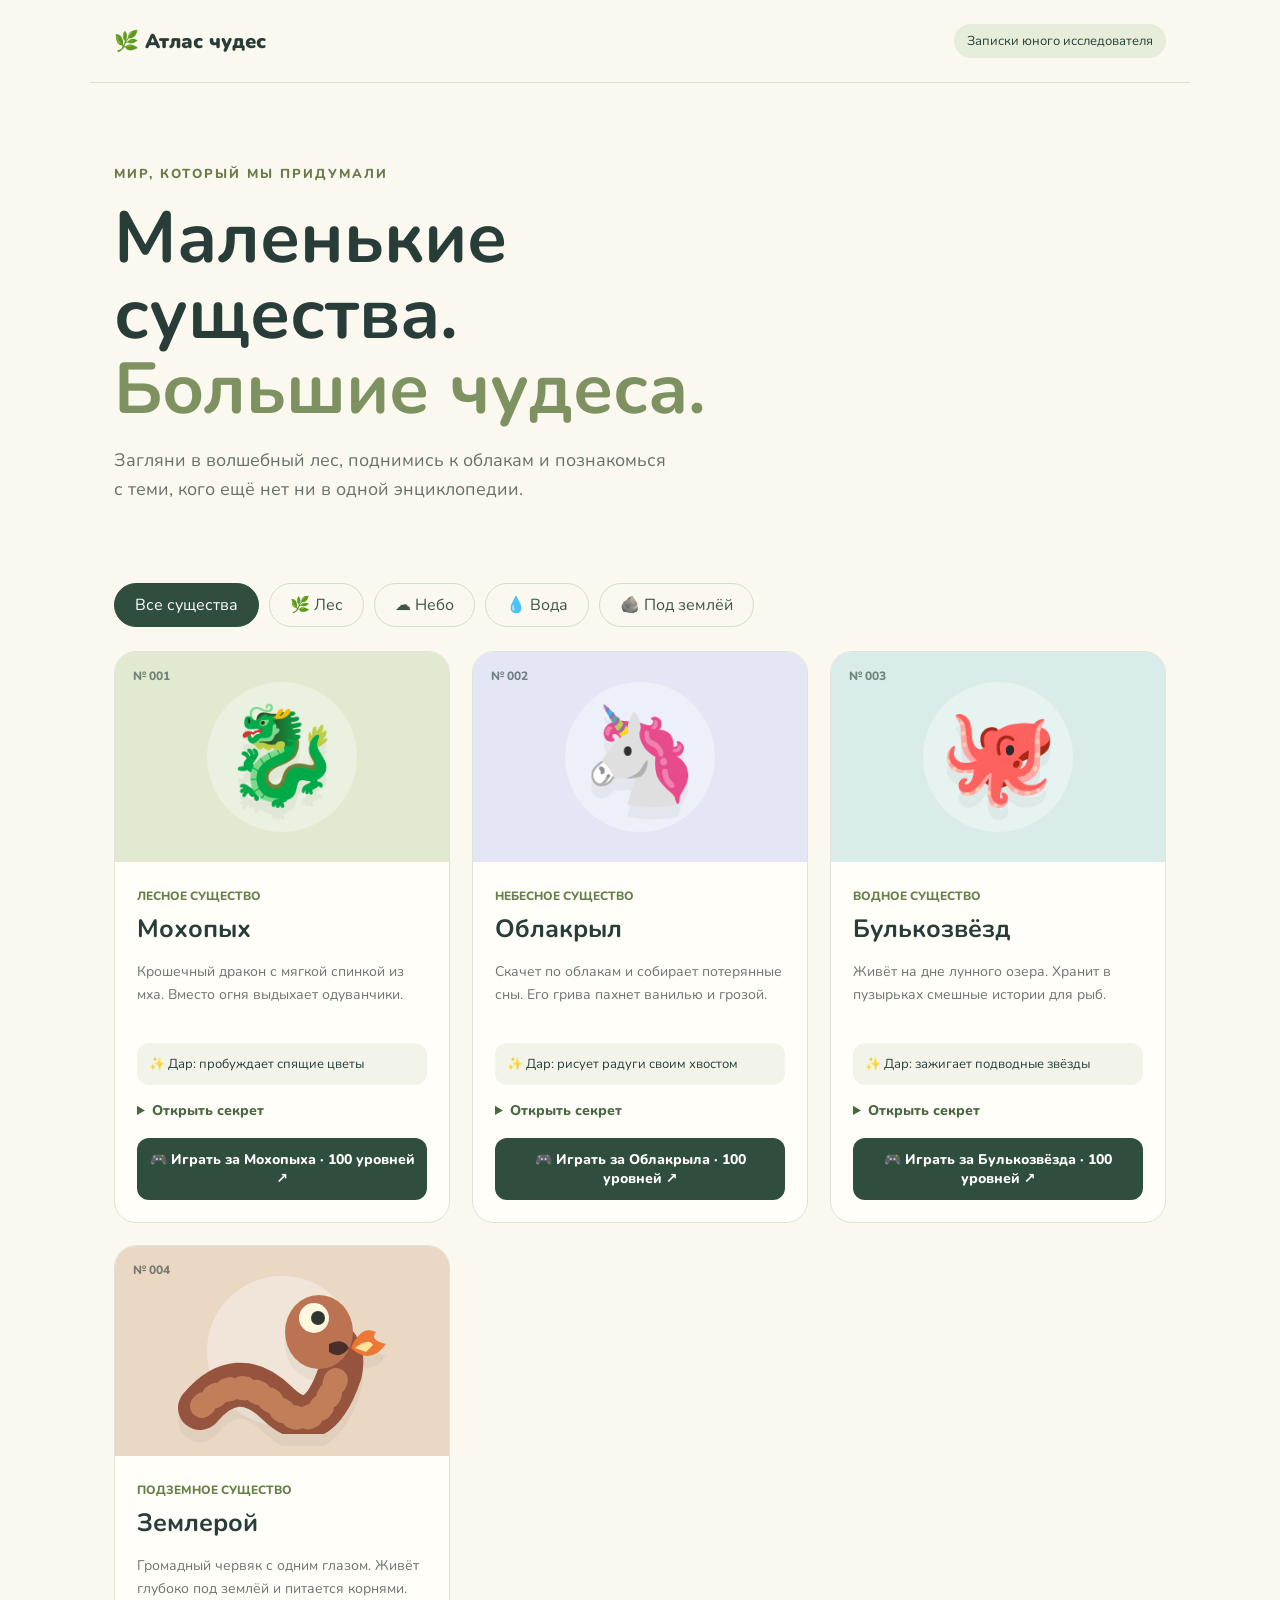
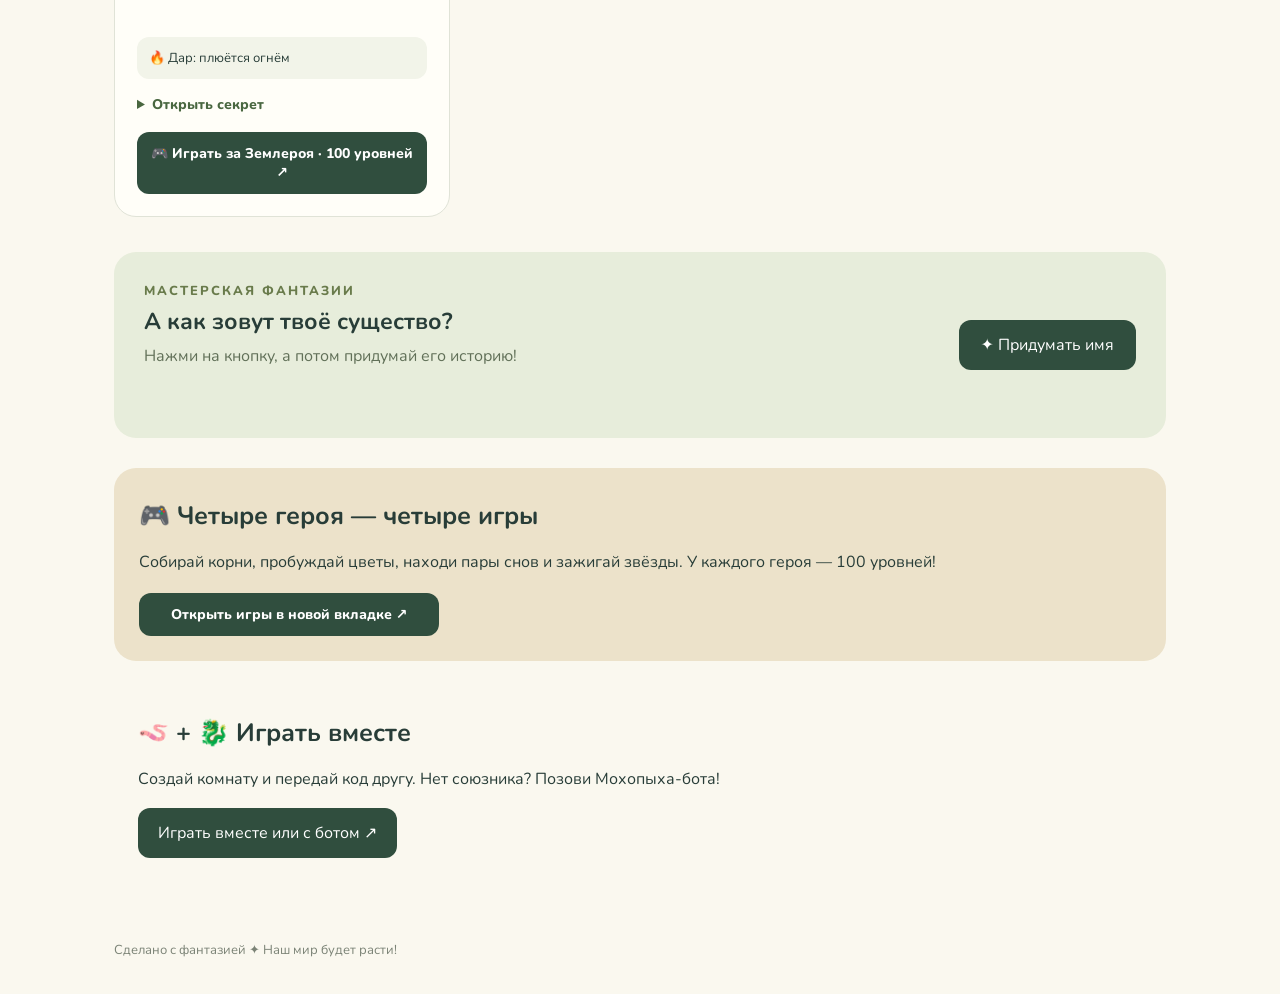
==== commit 80d04743: "Publish room-code multiplayer and optional bot teammate" ====
--- a/atlas/index.html
+++ b/atlas/index.html
@@ -22,7 +22,7 @@
 <section class="lab"><div><div class="eyebrow">МАСТЕРСКАЯ ФАНТАЗИИ</div><h2>А как зовут твоё существо?</h2><p>Нажми на кнопку, а потом придумай его историю!</p><div class="result" id="result" aria-live="polite"></div></div><button id="generate">✦ Придумать имя</button></section>
 
 
-<section class="arcade-banner"><h2>🎮 Четыре героя — четыре игры</h2><p>Собирай корни, пробуждай цветы, находи пары снов и зажигай звёзды. У каждого героя — 100 уровней!</p><a class="play-link" href="games.html" target="_blank" rel="noopener">Открыть игры в новой вкладке ↗</a></section></main><footer>Сделано с фантазией ✦ Наш мир будет расти!</footer>
+<section class="arcade-banner"><h2>🎮 Четыре героя — четыре игры</h2><p>Собирай корни, пробуждай цветы, находи пары снов и зажигай звёзды. У каждого героя — 100 уровней!</p><a class="play-link" href="games.html" target="_blank" rel="noopener">Открыть игры в новой вкладке ↗</a></section><section class="panel" style="margin-top:25px;padding:24px"><h2>🪱 + 🐉 Играть вместе</h2><p>Создай комнату и передай код другу. Нет союзника? Позови Мохопыха-бота!</p><a href="multiplayer.html" target="_blank" rel="noopener" style="display:inline-block;background:#304e3e;color:white;padding:14px 20px;border-radius:12px;text-decoration:none">Играть вместе или с ботом ↗</a></section></main><footer>Сделано с фантазией ✦ Наш мир будет расти!</footer>
 <script>
 document.querySelectorAll('[data-filter]').forEach(button=>button.addEventListener('click',()=>{document.querySelectorAll('[data-filter]').forEach(item=>item.setAttribute('aria-pressed',String(item===button)));document.querySelectorAll('[data-home]').forEach(card=>card.hidden=button.dataset.filter!=='all'&&card.dataset.home!==button.dataset.filter)}));
 const starts=['Луно','Звездо','Мохо','Пухо','Искро','Снежо','Туче','Солнце'];
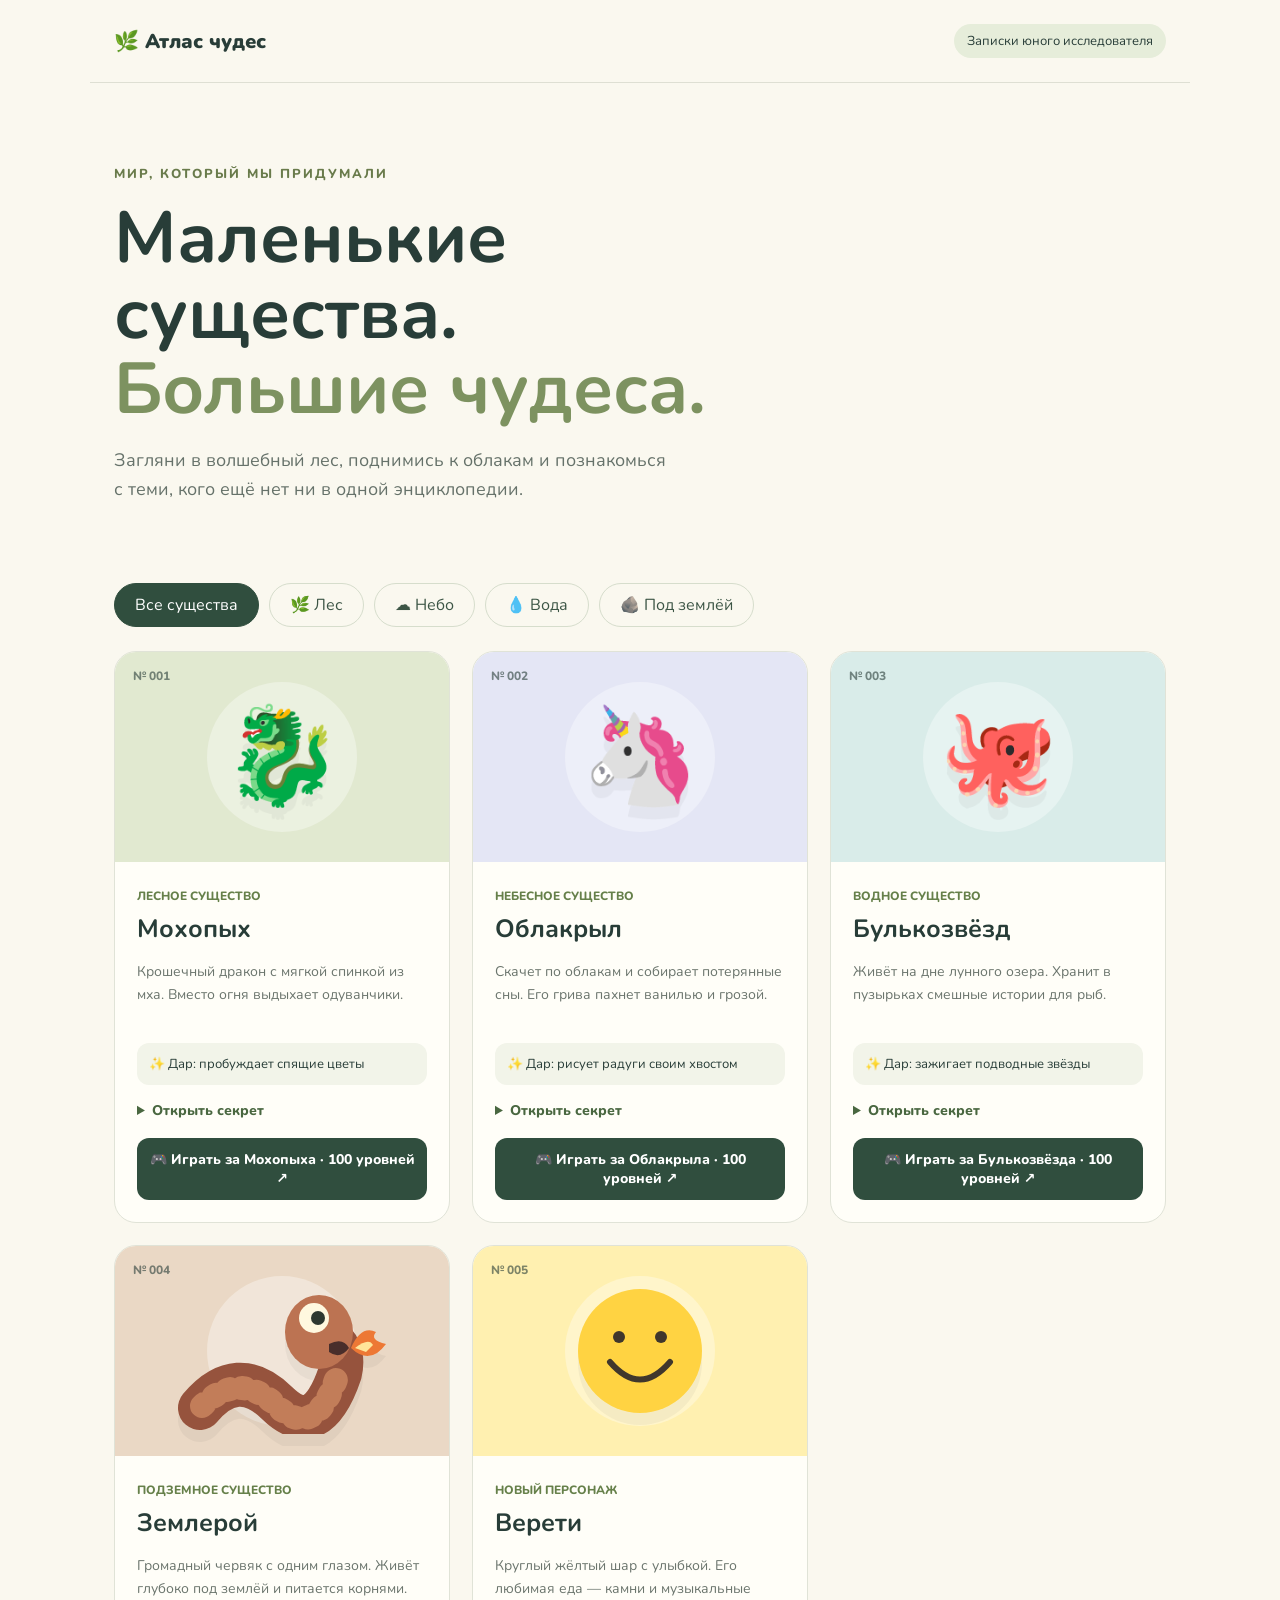
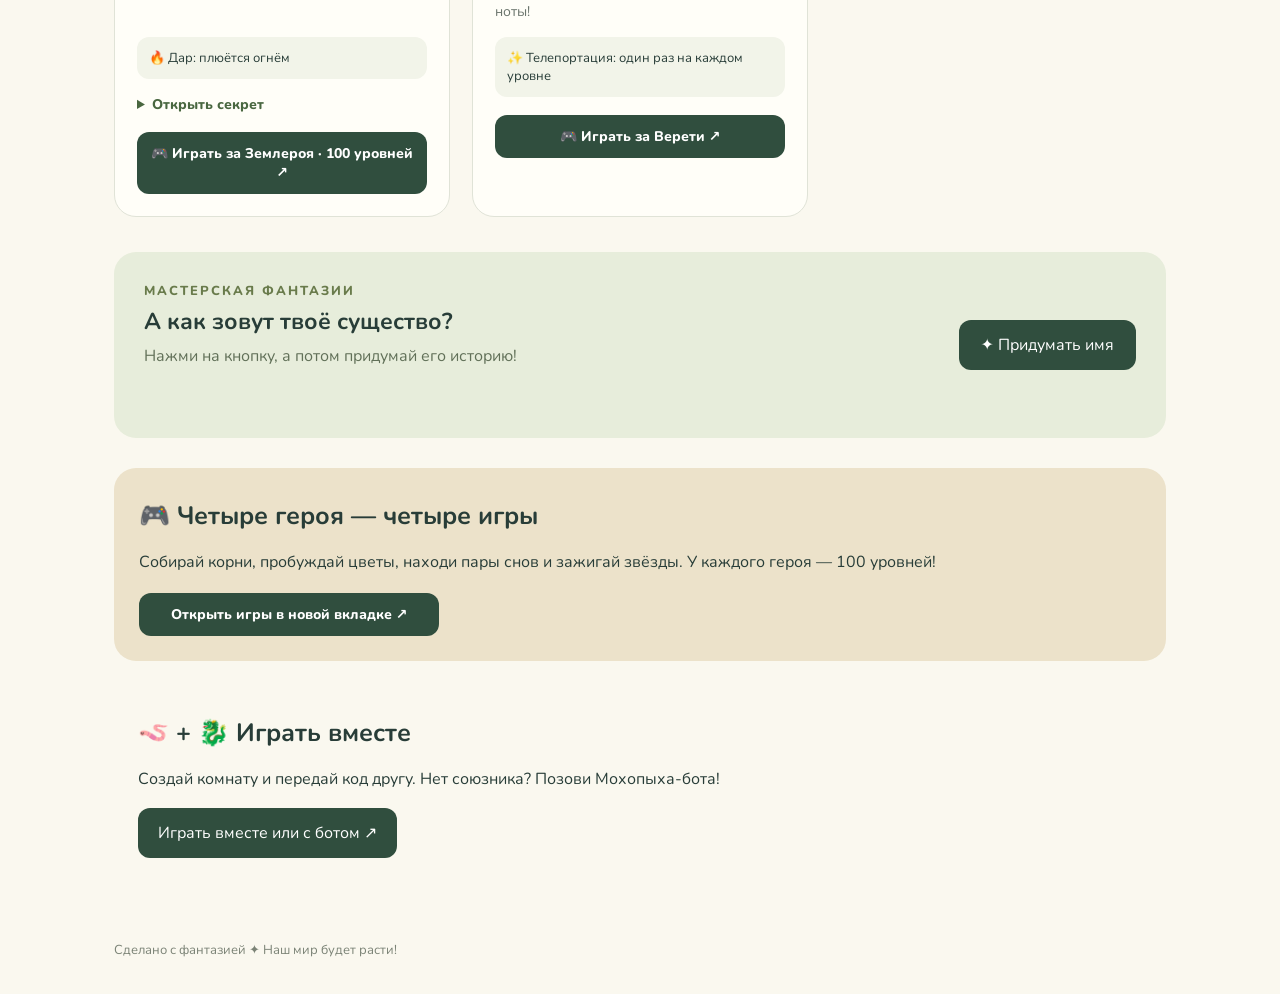
==== commit b50e27c3: "Add smiling yellow Vereti with rock eating and one teleport per level" ====
--- a/atlas/index.html
+++ b/atlas/index.html
@@ -18,7 +18,7 @@
 <article class="card" data-home="sky"><div class="portrait" style="--bg:#e4e6f5"><span class="number">№ 002</span><span class="creature" role="img" aria-label="Единорог">🦄</span></div><div class="content"><span class="tag">НЕБЕСНОЕ СУЩЕСТВО</span><h2>Облакрыл</h2><p>Скачет по облакам и собирает потерянные сны. Его грива пахнет ванилью и грозой.</p><div class="ability">✨ Дар: рисует радуги своим хвостом</div><details><summary>Открыть секрет</summary><p>Спит в гамаке между звёздами. А гром — это звук его весёлого топота!</p></details><a class="play-link" href="games.html#cloud" target="_blank" rel="noopener">🎮 Играть за Облакрыла · 100 уровней ↗</a></div></article>
 <article class="card" data-home="water"><div class="portrait" style="--bg:#d9ece9"><span class="number">№ 003</span><span class="creature" role="img" aria-label="Осьминог">🐙</span></div><div class="content"><span class="tag">ВОДНОЕ СУЩЕСТВО</span><h2>Булькозвёзд</h2><p>Живёт на дне лунного озера. Хранит в пузырьках смешные истории для рыб.</p><div class="ability">✨ Дар: зажигает подводные звёзды</div><details><summary>Открыть секрет</summary><p>Каждое щупальце играет на своём инструменте. Получается целый подводный оркестр!</p></details><a class="play-link" href="games.html#octopus" target="_blank" rel="noopener">🎮 Играть за Булькозвёзда · 100 уровней ↗</a></div></article>
 <article class="card" data-home="underground" id="zemleroy"><div class="portrait" style="--bg:#ead8c5"><span class="number">№ 004</span><svg class="creature" width="220" height="165" viewBox="0 0 220 165" role="img" aria-label="Землерой — громадный одноглазый червяк, плюющийся огнём"><path d="M28 139 Q65 95 105 134 T168 104 Q174 78 153 67" fill="none" stroke="#96533d" stroke-width="44" stroke-linecap="round"/><path d="M30 137 Q67 101 105 137 T166 105" fill="none" stroke="#c27d59" stroke-width="24" stroke-linecap="round" stroke-dasharray="3 12"/><ellipse cx="147" cy="63" rx="34" ry="37" fill="#bc7352"/><circle cx="142" cy="49" r="15" fill="#fff8df"/><circle cx="146" cy="49" r="7" fill="#2e3830"/><path d="M157 75 Q171 68 177 79 Q168 91 157 83" fill="#492e2b"/><path d="M179 79 Q189 56 204 63 Q197 71 214 75 Q198 97 179 79" fill="#ed7835"/><path d="M183 79 Q197 68 201 76 L194 83Z" fill="#ffe59a"/></svg></div><div class="content"><span class="tag">ПОДЗЕМНОЕ СУЩЕСТВО</span><h2>Землерой</h2><p>Громадный червяк с одним глазом. Живёт глубоко под землёй и питается корнями.</p><div class="ability">🔥 Дар: плюётся огнём</div><details><summary>Открыть секрет</summary><p>Под землёй скрывается настоящий великан! У Землероя всего один глаз, а его любимая еда — корни.</p></details><a class="play-link" href="games.html#worm" target="_blank" rel="noopener">🎮 Играть за Землероя · 100 уровней ↗</a></div></article>
-</section>
+<article class="card" data-home="unknown" id="vereti"><div class="portrait" style="--bg:#fff0b0"><span class="number">№ 005</span><svg class="creature" width="150" height="150" viewBox="0 0 150 150" role="img" aria-label="Верети — круглый жёлтый шар с улыбкой"><circle cx="75" cy="75" r="62" fill="#ffd342"/><circle cx="54" cy="61" r="6" fill="#40372c"/><circle cx="96" cy="61" r="6" fill="#40372c"/><path d="M45 86 Q75 121 105 86" fill="none" stroke="#40372c" stroke-width="6" stroke-linecap="round"/></svg></div><div class="content"><span class="tag">НОВЫЙ ПЕРСОНАЖ</span><h2>Верети</h2><p>Круглый жёлтый шар с улыбкой. Его любимая еда — камни и музыкальные ноты!</p><div class="ability">✨ Телепортация: один раз на каждом уровне</div><a class="play-link" href="multiplayer.html?v=vereti3" target="_blank" rel="noopener">🎮 Играть за Верети ↗</a></div></article></section>
 <section class="lab"><div><div class="eyebrow">МАСТЕРСКАЯ ФАНТАЗИИ</div><h2>А как зовут твоё существо?</h2><p>Нажми на кнопку, а потом придумай его историю!</p><div class="result" id="result" aria-live="polite"></div></div><button id="generate">✦ Придумать имя</button></section>
 
 
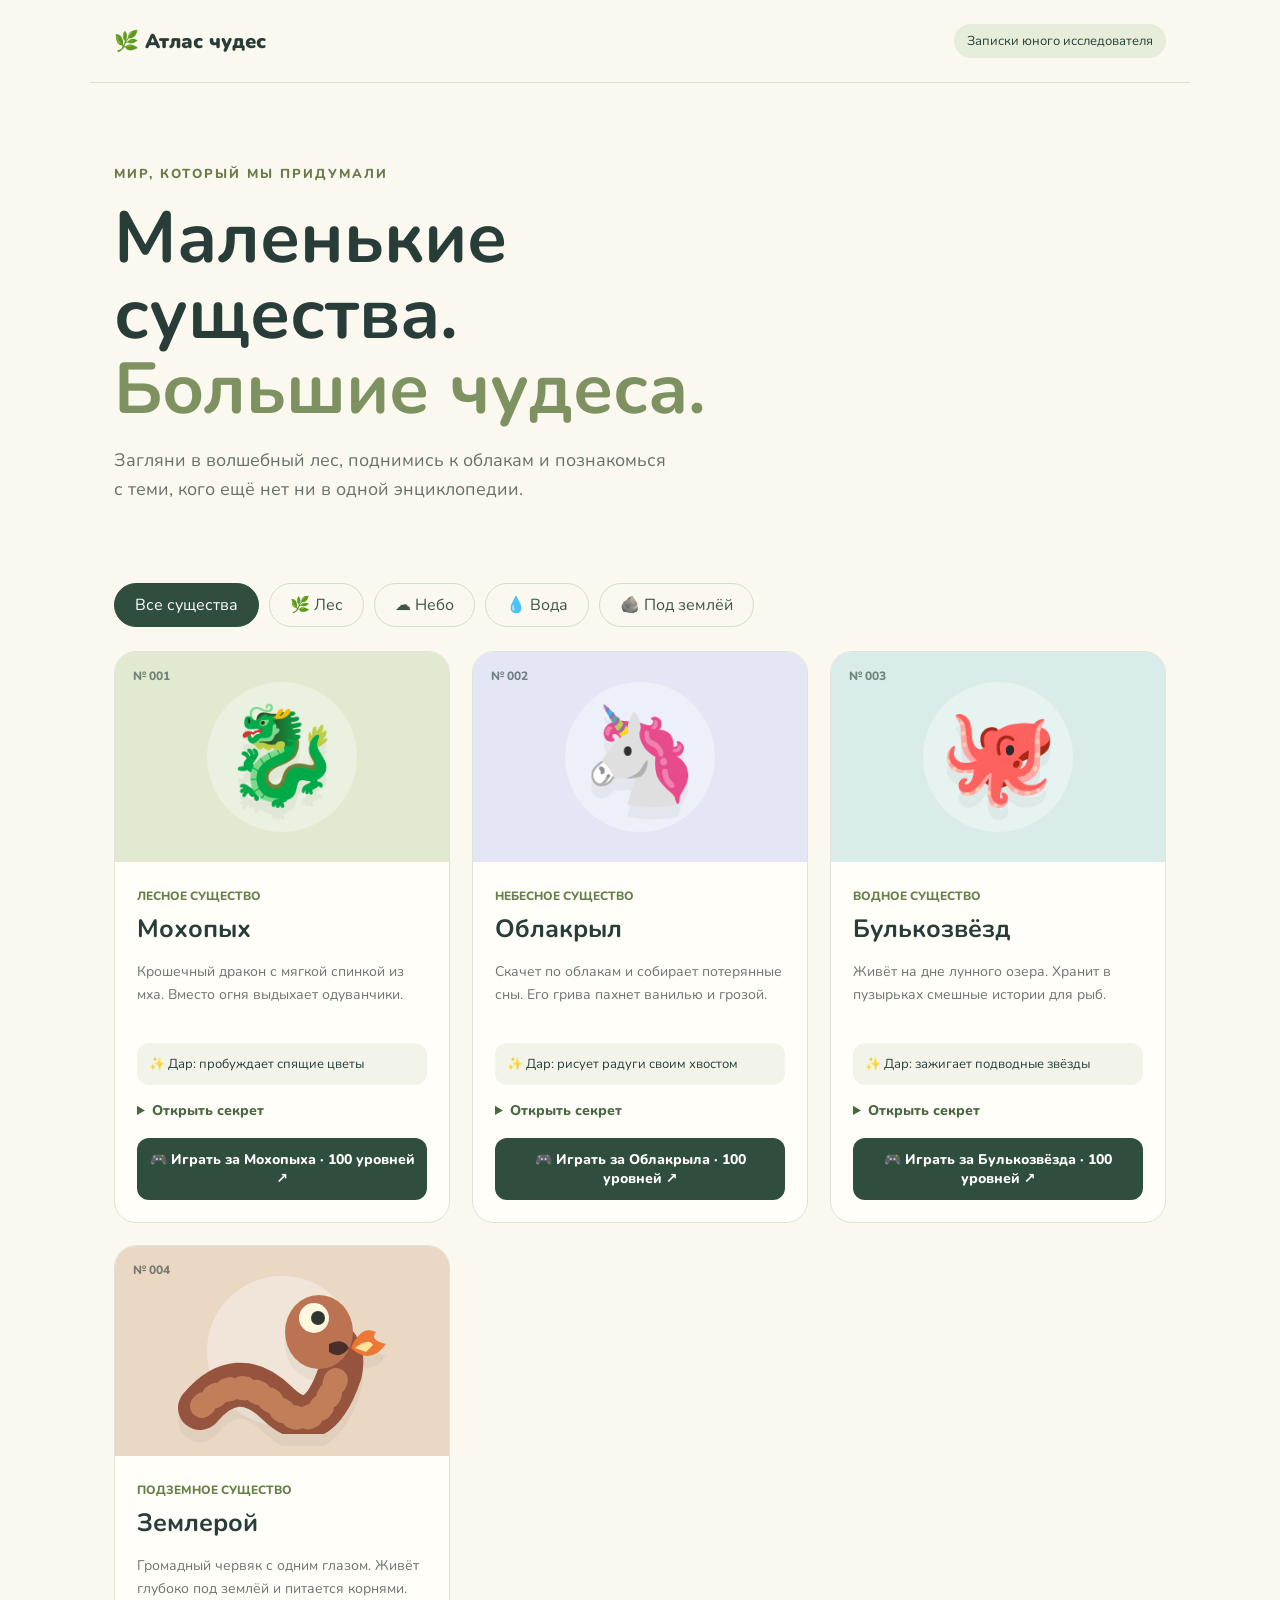
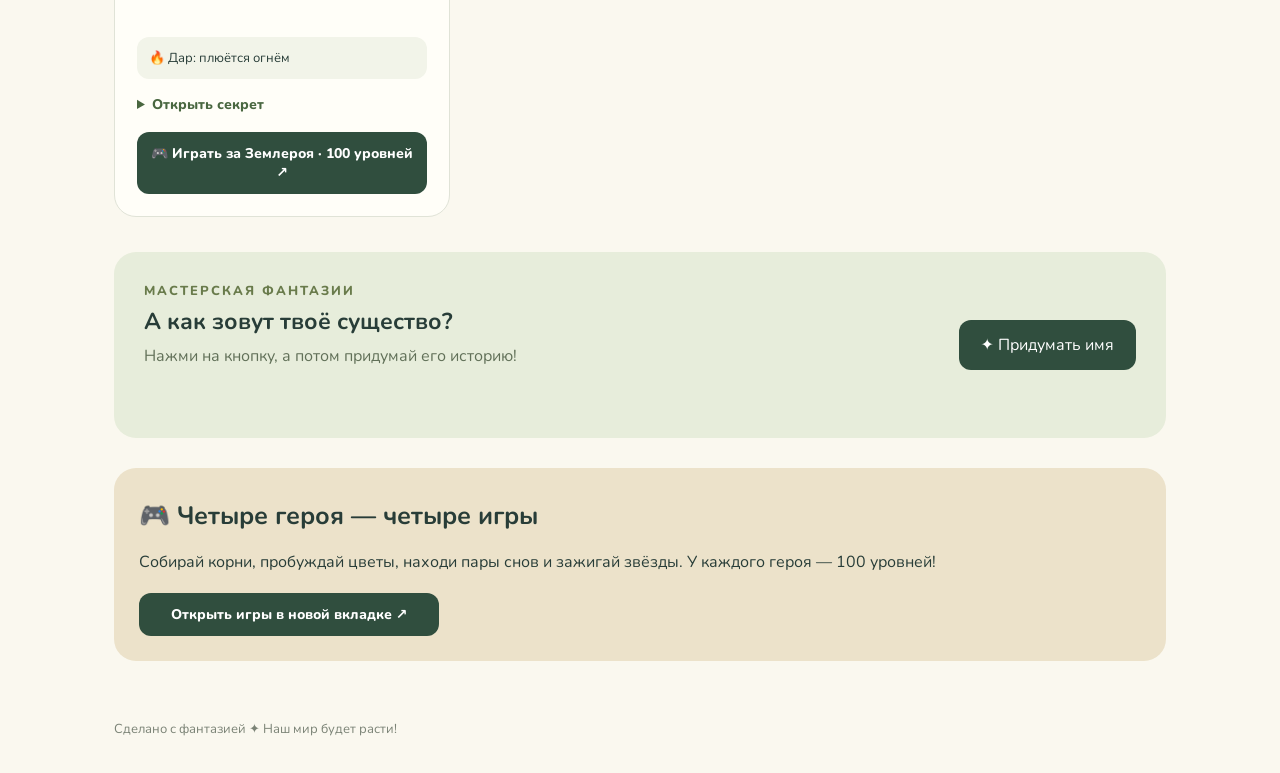
==== commit beeec803: "Revert last nine game feature changes to the four-game arcade version" ====
--- a/atlas/index.html
+++ b/atlas/index.html
@@ -18,11 +18,11 @@
 <article class="card" data-home="sky"><div class="portrait" style="--bg:#e4e6f5"><span class="number">№ 002</span><span class="creature" role="img" aria-label="Единорог">🦄</span></div><div class="content"><span class="tag">НЕБЕСНОЕ СУЩЕСТВО</span><h2>Облакрыл</h2><p>Скачет по облакам и собирает потерянные сны. Его грива пахнет ванилью и грозой.</p><div class="ability">✨ Дар: рисует радуги своим хвостом</div><details><summary>Открыть секрет</summary><p>Спит в гамаке между звёздами. А гром — это звук его весёлого топота!</p></details><a class="play-link" href="games.html#cloud" target="_blank" rel="noopener">🎮 Играть за Облакрыла · 100 уровней ↗</a></div></article>
 <article class="card" data-home="water"><div class="portrait" style="--bg:#d9ece9"><span class="number">№ 003</span><span class="creature" role="img" aria-label="Осьминог">🐙</span></div><div class="content"><span class="tag">ВОДНОЕ СУЩЕСТВО</span><h2>Булькозвёзд</h2><p>Живёт на дне лунного озера. Хранит в пузырьках смешные истории для рыб.</p><div class="ability">✨ Дар: зажигает подводные звёзды</div><details><summary>Открыть секрет</summary><p>Каждое щупальце играет на своём инструменте. Получается целый подводный оркестр!</p></details><a class="play-link" href="games.html#octopus" target="_blank" rel="noopener">🎮 Играть за Булькозвёзда · 100 уровней ↗</a></div></article>
 <article class="card" data-home="underground" id="zemleroy"><div class="portrait" style="--bg:#ead8c5"><span class="number">№ 004</span><svg class="creature" width="220" height="165" viewBox="0 0 220 165" role="img" aria-label="Землерой — громадный одноглазый червяк, плюющийся огнём"><path d="M28 139 Q65 95 105 134 T168 104 Q174 78 153 67" fill="none" stroke="#96533d" stroke-width="44" stroke-linecap="round"/><path d="M30 137 Q67 101 105 137 T166 105" fill="none" stroke="#c27d59" stroke-width="24" stroke-linecap="round" stroke-dasharray="3 12"/><ellipse cx="147" cy="63" rx="34" ry="37" fill="#bc7352"/><circle cx="142" cy="49" r="15" fill="#fff8df"/><circle cx="146" cy="49" r="7" fill="#2e3830"/><path d="M157 75 Q171 68 177 79 Q168 91 157 83" fill="#492e2b"/><path d="M179 79 Q189 56 204 63 Q197 71 214 75 Q198 97 179 79" fill="#ed7835"/><path d="M183 79 Q197 68 201 76 L194 83Z" fill="#ffe59a"/></svg></div><div class="content"><span class="tag">ПОДЗЕМНОЕ СУЩЕСТВО</span><h2>Землерой</h2><p>Громадный червяк с одним глазом. Живёт глубоко под землёй и питается корнями.</p><div class="ability">🔥 Дар: плюётся огнём</div><details><summary>Открыть секрет</summary><p>Под землёй скрывается настоящий великан! У Землероя всего один глаз, а его любимая еда — корни.</p></details><a class="play-link" href="games.html#worm" target="_blank" rel="noopener">🎮 Играть за Землероя · 100 уровней ↗</a></div></article>
-<article class="card" data-home="unknown" id="vereti"><div class="portrait" style="--bg:#fff0b0"><span class="number">№ 005</span><svg class="creature" width="150" height="150" viewBox="0 0 150 150" role="img" aria-label="Верети — круглый жёлтый шар с улыбкой"><circle cx="75" cy="75" r="62" fill="#ffd342"/><circle cx="54" cy="61" r="6" fill="#40372c"/><circle cx="96" cy="61" r="6" fill="#40372c"/><path d="M45 86 Q75 121 105 86" fill="none" stroke="#40372c" stroke-width="6" stroke-linecap="round"/></svg></div><div class="content"><span class="tag">НОВЫЙ ПЕРСОНАЖ</span><h2>Верети</h2><p>Круглый жёлтый шар с улыбкой. Его любимая еда — камни и музыкальные ноты!</p><div class="ability">✨ Телепортация: один раз на каждом уровне</div><a class="play-link" href="multiplayer.html?v=vereti3" target="_blank" rel="noopener">🎮 Играть за Верети ↗</a></div></article></section>
+</section>
 <section class="lab"><div><div class="eyebrow">МАСТЕРСКАЯ ФАНТАЗИИ</div><h2>А как зовут твоё существо?</h2><p>Нажми на кнопку, а потом придумай его историю!</p><div class="result" id="result" aria-live="polite"></div></div><button id="generate">✦ Придумать имя</button></section>
 
 
-<section class="arcade-banner"><h2>🎮 Четыре героя — четыре игры</h2><p>Собирай корни, пробуждай цветы, находи пары снов и зажигай звёзды. У каждого героя — 100 уровней!</p><a class="play-link" href="games.html" target="_blank" rel="noopener">Открыть игры в новой вкладке ↗</a></section><section class="panel" style="margin-top:25px;padding:24px"><h2>🪱 + 🐉 Играть вместе</h2><p>Создай комнату и передай код другу. Нет союзника? Позови Мохопыха-бота!</p><a href="multiplayer.html" target="_blank" rel="noopener" style="display:inline-block;background:#304e3e;color:white;padding:14px 20px;border-radius:12px;text-decoration:none">Играть вместе или с ботом ↗</a></section></main><footer>Сделано с фантазией ✦ Наш мир будет расти!</footer>
+<section class="arcade-banner"><h2>🎮 Четыре героя — четыре игры</h2><p>Собирай корни, пробуждай цветы, находи пары снов и зажигай звёзды. У каждого героя — 100 уровней!</p><a class="play-link" href="games.html" target="_blank" rel="noopener">Открыть игры в новой вкладке ↗</a></section></main><footer>Сделано с фантазией ✦ Наш мир будет расти!</footer>
 <script>
 document.querySelectorAll('[data-filter]').forEach(button=>button.addEventListener('click',()=>{document.querySelectorAll('[data-filter]').forEach(item=>item.setAttribute('aria-pressed',String(item===button)));document.querySelectorAll('[data-home]').forEach(card=>card.hidden=button.dataset.filter!=='all'&&card.dataset.home!==button.dataset.filter)}));
 const starts=['Луно','Звездо','Мохо','Пухо','Искро','Снежо','Туче','Солнце'];
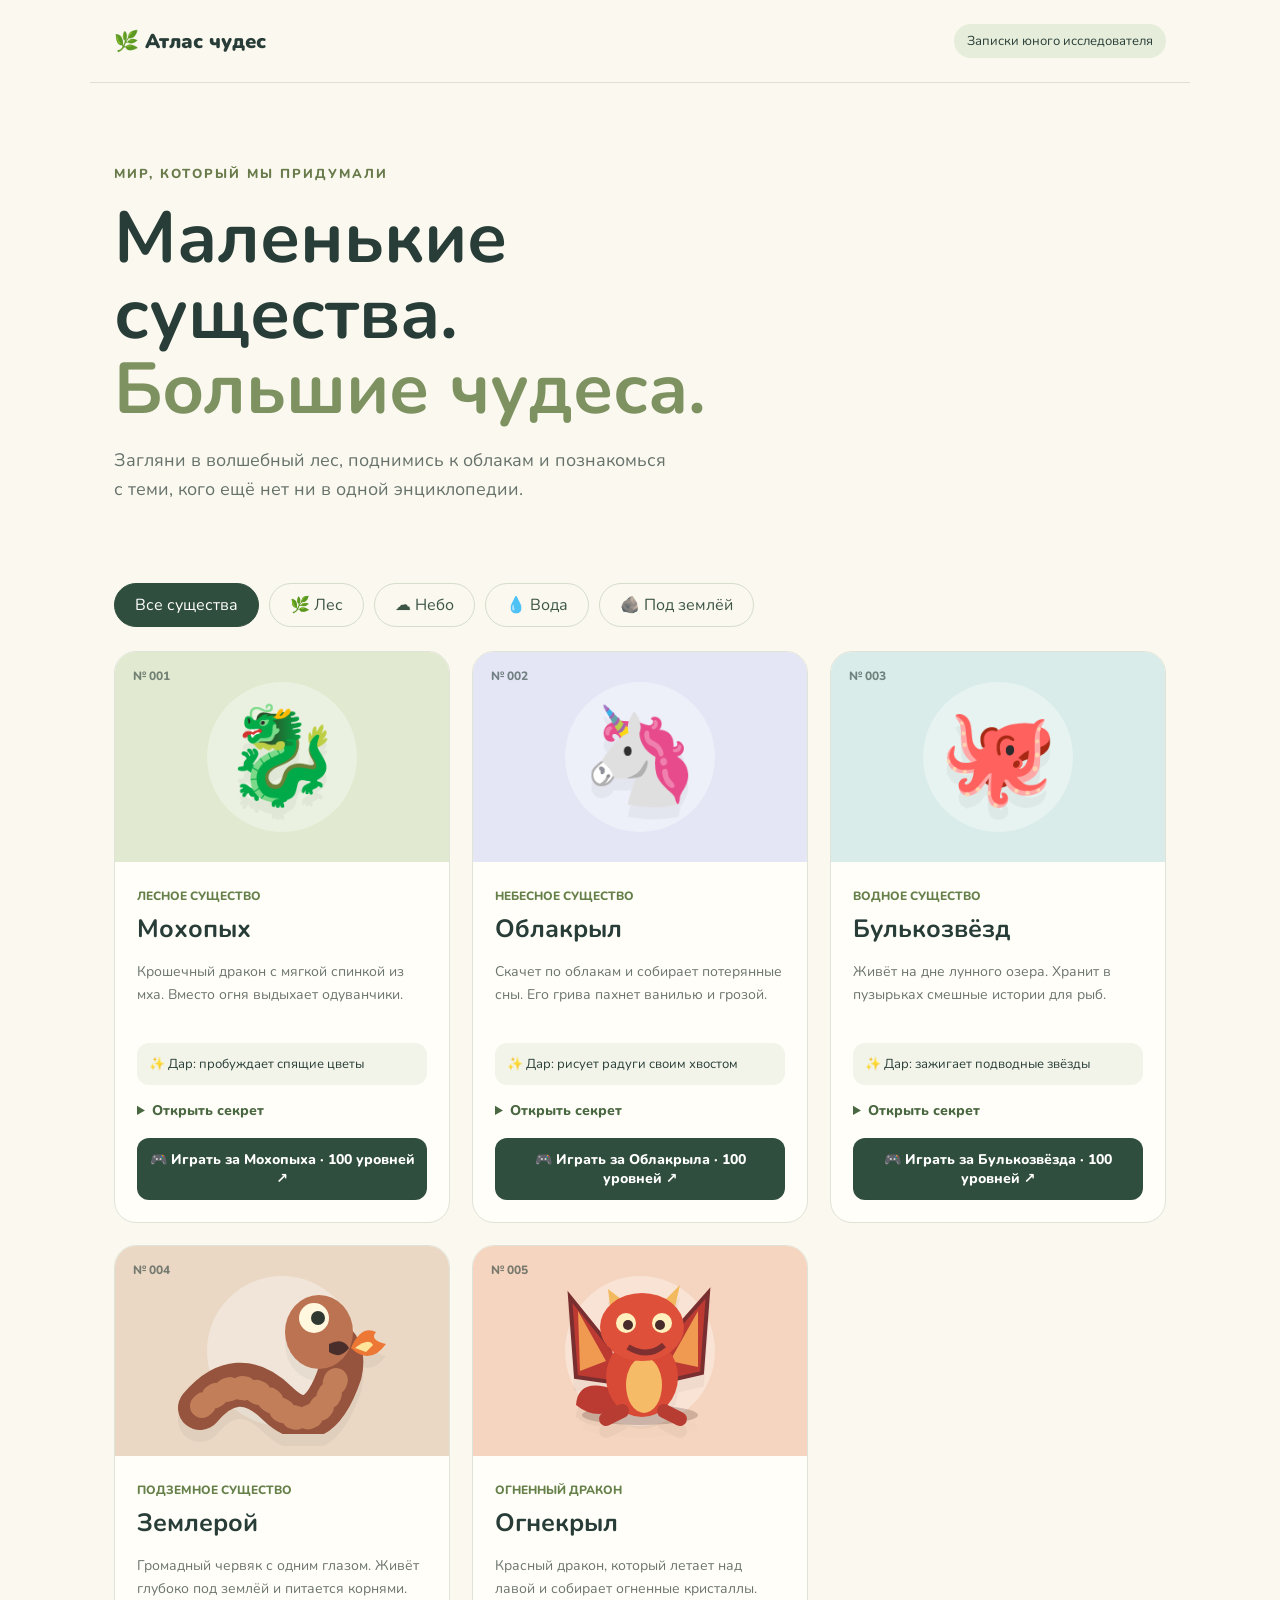
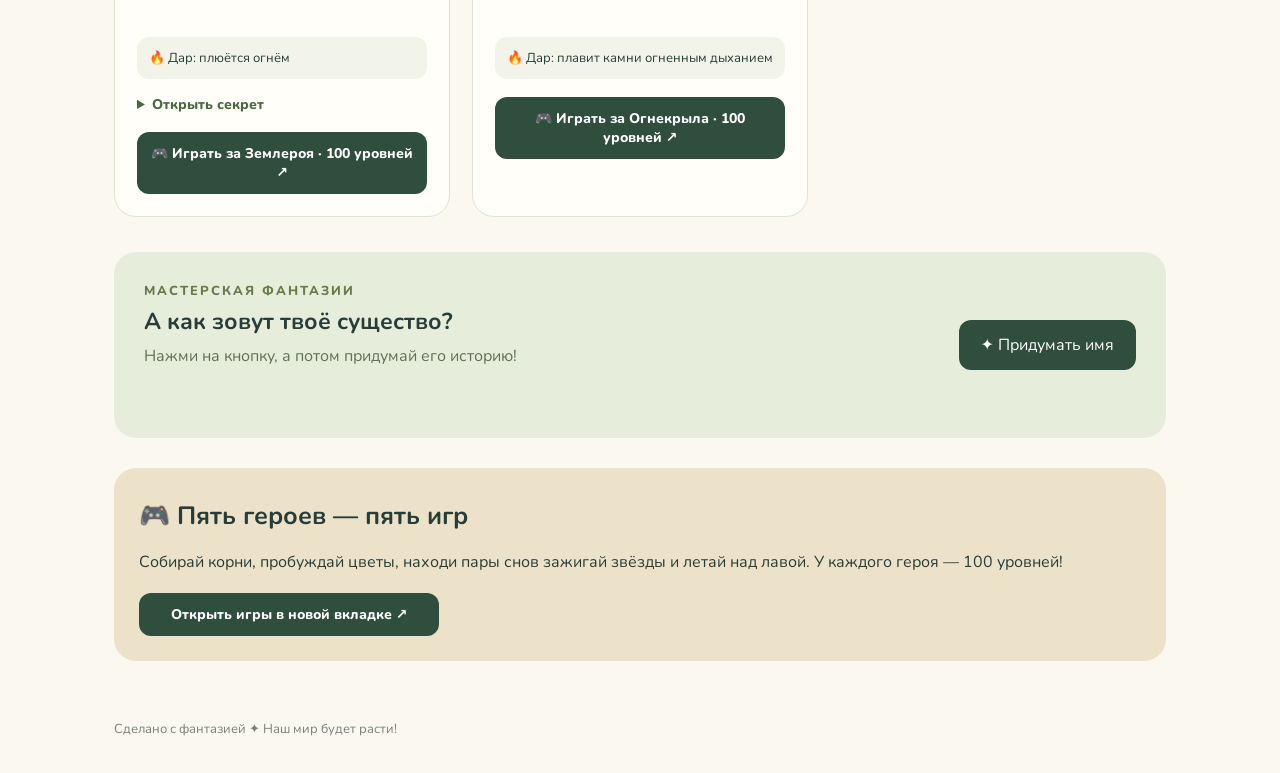
==== commit 737ed0d3: "Add red fire dragon Ognekryl with lava flight and crystal-collecting adventure" ====
--- a/atlas/index.html
+++ b/atlas/index.html
@@ -18,11 +18,11 @@
 <article class="card" data-home="sky"><div class="portrait" style="--bg:#e4e6f5"><span class="number">№ 002</span><span class="creature" role="img" aria-label="Единорог">🦄</span></div><div class="content"><span class="tag">НЕБЕСНОЕ СУЩЕСТВО</span><h2>Облакрыл</h2><p>Скачет по облакам и собирает потерянные сны. Его грива пахнет ванилью и грозой.</p><div class="ability">✨ Дар: рисует радуги своим хвостом</div><details><summary>Открыть секрет</summary><p>Спит в гамаке между звёздами. А гром — это звук его весёлого топота!</p></details><a class="play-link" href="games.html#cloud" target="_blank" rel="noopener">🎮 Играть за Облакрыла · 100 уровней ↗</a></div></article>
 <article class="card" data-home="water"><div class="portrait" style="--bg:#d9ece9"><span class="number">№ 003</span><span class="creature" role="img" aria-label="Осьминог">🐙</span></div><div class="content"><span class="tag">ВОДНОЕ СУЩЕСТВО</span><h2>Булькозвёзд</h2><p>Живёт на дне лунного озера. Хранит в пузырьках смешные истории для рыб.</p><div class="ability">✨ Дар: зажигает подводные звёзды</div><details><summary>Открыть секрет</summary><p>Каждое щупальце играет на своём инструменте. Получается целый подводный оркестр!</p></details><a class="play-link" href="games.html#octopus" target="_blank" rel="noopener">🎮 Играть за Булькозвёзда · 100 уровней ↗</a></div></article>
 <article class="card" data-home="underground" id="zemleroy"><div class="portrait" style="--bg:#ead8c5"><span class="number">№ 004</span><svg class="creature" width="220" height="165" viewBox="0 0 220 165" role="img" aria-label="Землерой — громадный одноглазый червяк, плюющийся огнём"><path d="M28 139 Q65 95 105 134 T168 104 Q174 78 153 67" fill="none" stroke="#96533d" stroke-width="44" stroke-linecap="round"/><path d="M30 137 Q67 101 105 137 T166 105" fill="none" stroke="#c27d59" stroke-width="24" stroke-linecap="round" stroke-dasharray="3 12"/><ellipse cx="147" cy="63" rx="34" ry="37" fill="#bc7352"/><circle cx="142" cy="49" r="15" fill="#fff8df"/><circle cx="146" cy="49" r="7" fill="#2e3830"/><path d="M157 75 Q171 68 177 79 Q168 91 157 83" fill="#492e2b"/><path d="M179 79 Q189 56 204 63 Q197 71 214 75 Q198 97 179 79" fill="#ed7835"/><path d="M183 79 Q197 68 201 76 L194 83Z" fill="#ffe59a"/></svg></div><div class="content"><span class="tag">ПОДЗЕМНОЕ СУЩЕСТВО</span><h2>Землерой</h2><p>Громадный червяк с одним глазом. Живёт глубоко под землёй и питается корнями.</p><div class="ability">🔥 Дар: плюётся огнём</div><details><summary>Открыть секрет</summary><p>Под землёй скрывается настоящий великан! У Землероя всего один глаз, а его любимая еда — корни.</p></details><a class="play-link" href="games.html#worm" target="_blank" rel="noopener">🎮 Играть за Землероя · 100 уровней ↗</a></div></article>
-</section>
+<article class="card" data-home="sky" id="fire-dragon"><div class="portrait" style="--bg:#f5d5bf"><span class="number">№ 005</span><div class="creature" style="width:160px;height:160px"><svg class="fire-dragon" width="100%" height="100%" viewBox="0 0 80 80" role="img" aria-label="Красный дракон Огнекрыл"><ellipse cx="40" cy="72" rx="29" ry="5" fill="#4b272338"/><path d="M26 39 5 13 8 53 29 56M51 37 74 11 71 51 49 56" fill="#bd3a32" stroke="#792e30" stroke-width="2"/><path d="m9 20 14 25-13 5m59-30-14 25 14 3" fill="#ef9951"/><path d="M27 59Q9 53 8 67q11 9 24 0" fill="#bb3b32"/><ellipse cx="41" cy="53" rx="18" ry="20" fill="#d84a35"/><ellipse cx="42" cy="57" rx="9" ry="14" fill="#f6bb66"/><path d="m26 26-2-17 13 10m11 0 12-12-5 22" fill="#f2b95f"/><ellipse cx="41" cy="28" rx="21" ry="17" fill="#df503a"/><circle cx="33" cy="26" r="5" fill="#fff0bd"/><circle cx="51" cy="26" r="5" fill="#fff0bd"/><circle cx="34" cy="27" r="2.5" fill="#482b2b"/><circle cx="50" cy="27" r="2.5" fill="#482b2b"/><path d="M34 38q10 6 18-1" stroke="#7e3030" stroke-width="3" fill="none"/><path d="m31 70-8 4m29-4 8 4" stroke="#b73d33" stroke-width="7" stroke-linecap="round"/></svg></div></div><div class="content"><span class="tag">ОГНЕННЫЙ ДРАКОН</span><h2>Огнекрыл</h2><p>Красный дракон, который летает над лавой и собирает огненные кристаллы.</p><div class="ability">🔥 Дар: плавит камни огненным дыханием</div><a class="play-link" href="games.html?v=fire-dragon#fire" target="_blank" rel="noopener">🎮 Играть за Огнекрыла · 100 уровней ↗</a></div></article></section>
 <section class="lab"><div><div class="eyebrow">МАСТЕРСКАЯ ФАНТАЗИИ</div><h2>А как зовут твоё существо?</h2><p>Нажми на кнопку, а потом придумай его историю!</p><div class="result" id="result" aria-live="polite"></div></div><button id="generate">✦ Придумать имя</button></section>
 
 
-<section class="arcade-banner"><h2>🎮 Четыре героя — четыре игры</h2><p>Собирай корни, пробуждай цветы, находи пары снов и зажигай звёзды. У каждого героя — 100 уровней!</p><a class="play-link" href="games.html" target="_blank" rel="noopener">Открыть игры в новой вкладке ↗</a></section></main><footer>Сделано с фантазией ✦ Наш мир будет расти!</footer>
+<section class="arcade-banner"><h2>🎮 Пять героев — пять игр</h2><p>Собирай корни, пробуждай цветы, находи пары снов зажигай звёзды и летай над лавой. У каждого героя — 100 уровней!</p><a class="play-link" href="games.html" target="_blank" rel="noopener">Открыть игры в новой вкладке ↗</a></section></main><footer>Сделано с фантазией ✦ Наш мир будет расти!</footer>
 <script>
 document.querySelectorAll('[data-filter]').forEach(button=>button.addEventListener('click',()=>{document.querySelectorAll('[data-filter]').forEach(item=>item.setAttribute('aria-pressed',String(item===button)));document.querySelectorAll('[data-home]').forEach(card=>card.hidden=button.dataset.filter!=='all'&&card.dataset.home!==button.dataset.filter)}));
 const starts=['Луно','Звездо','Мохо','Пухо','Искро','Снежо','Туче','Солнце'];
